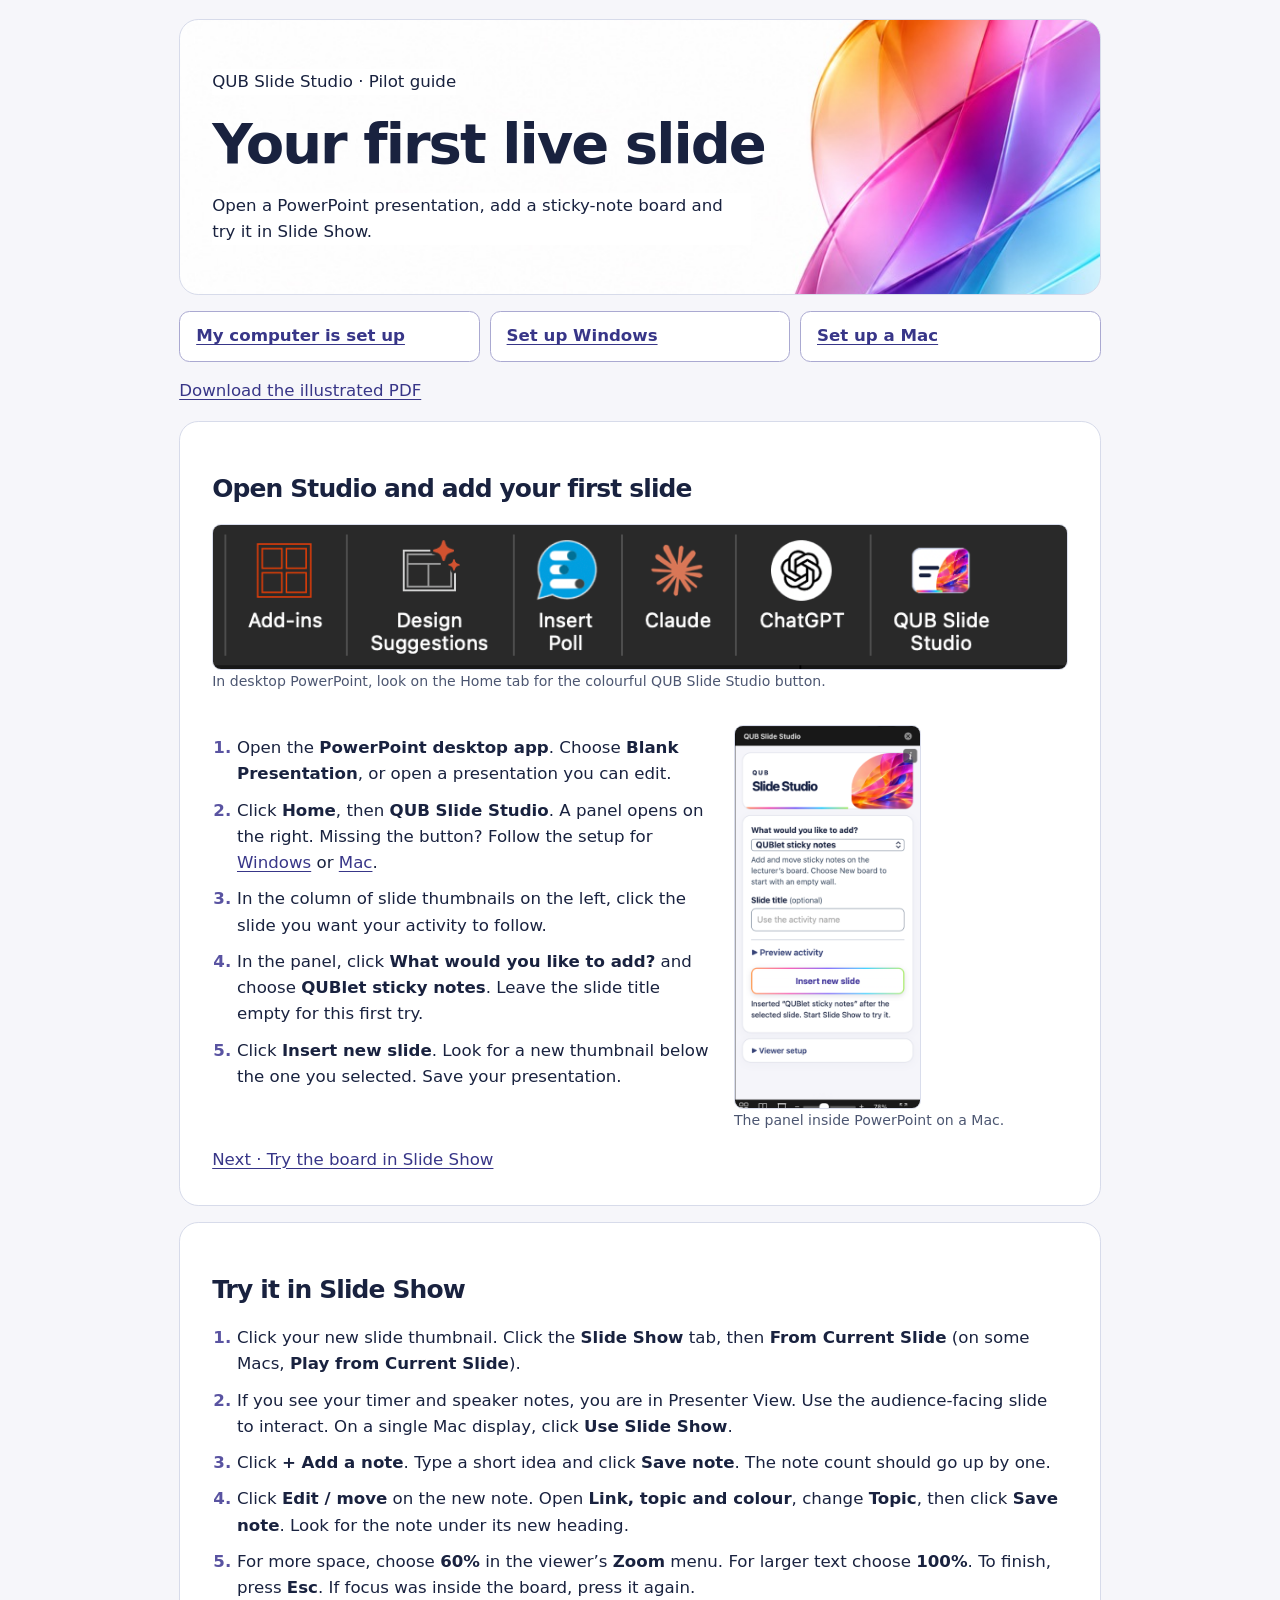
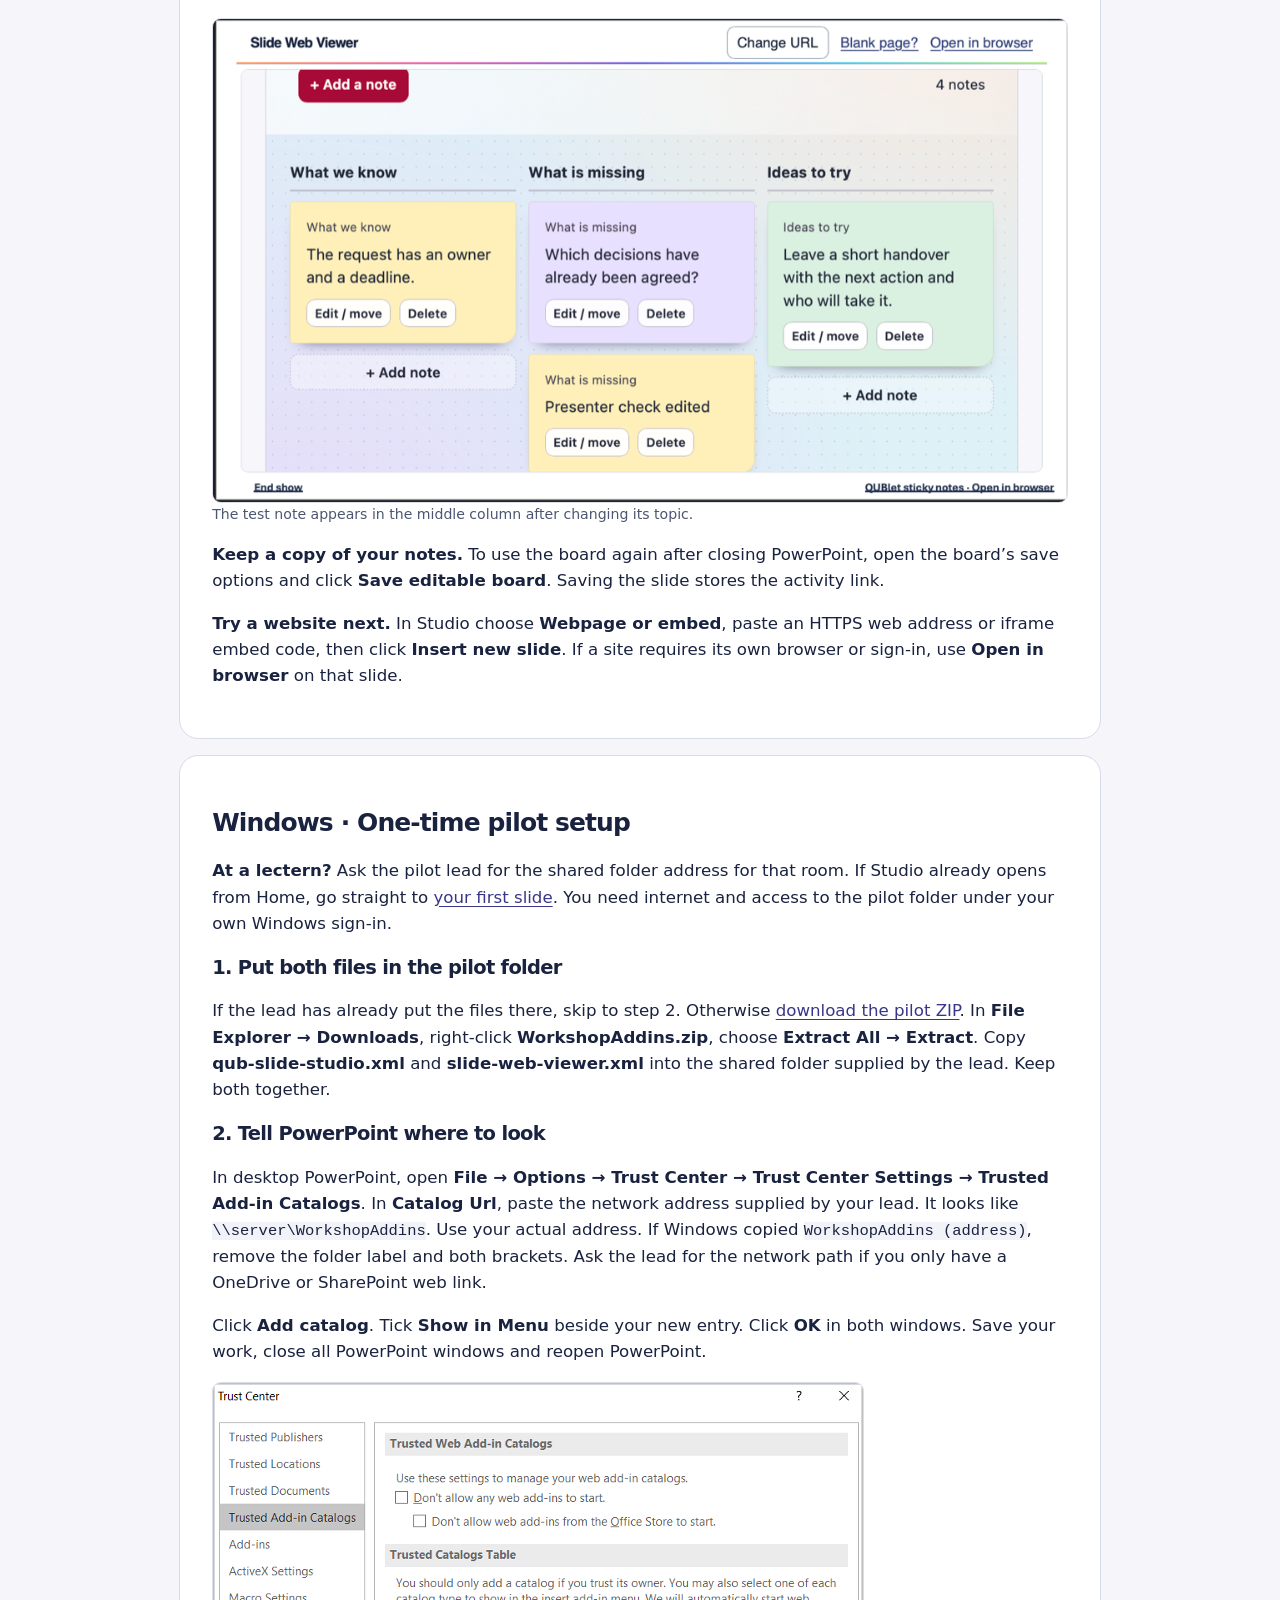
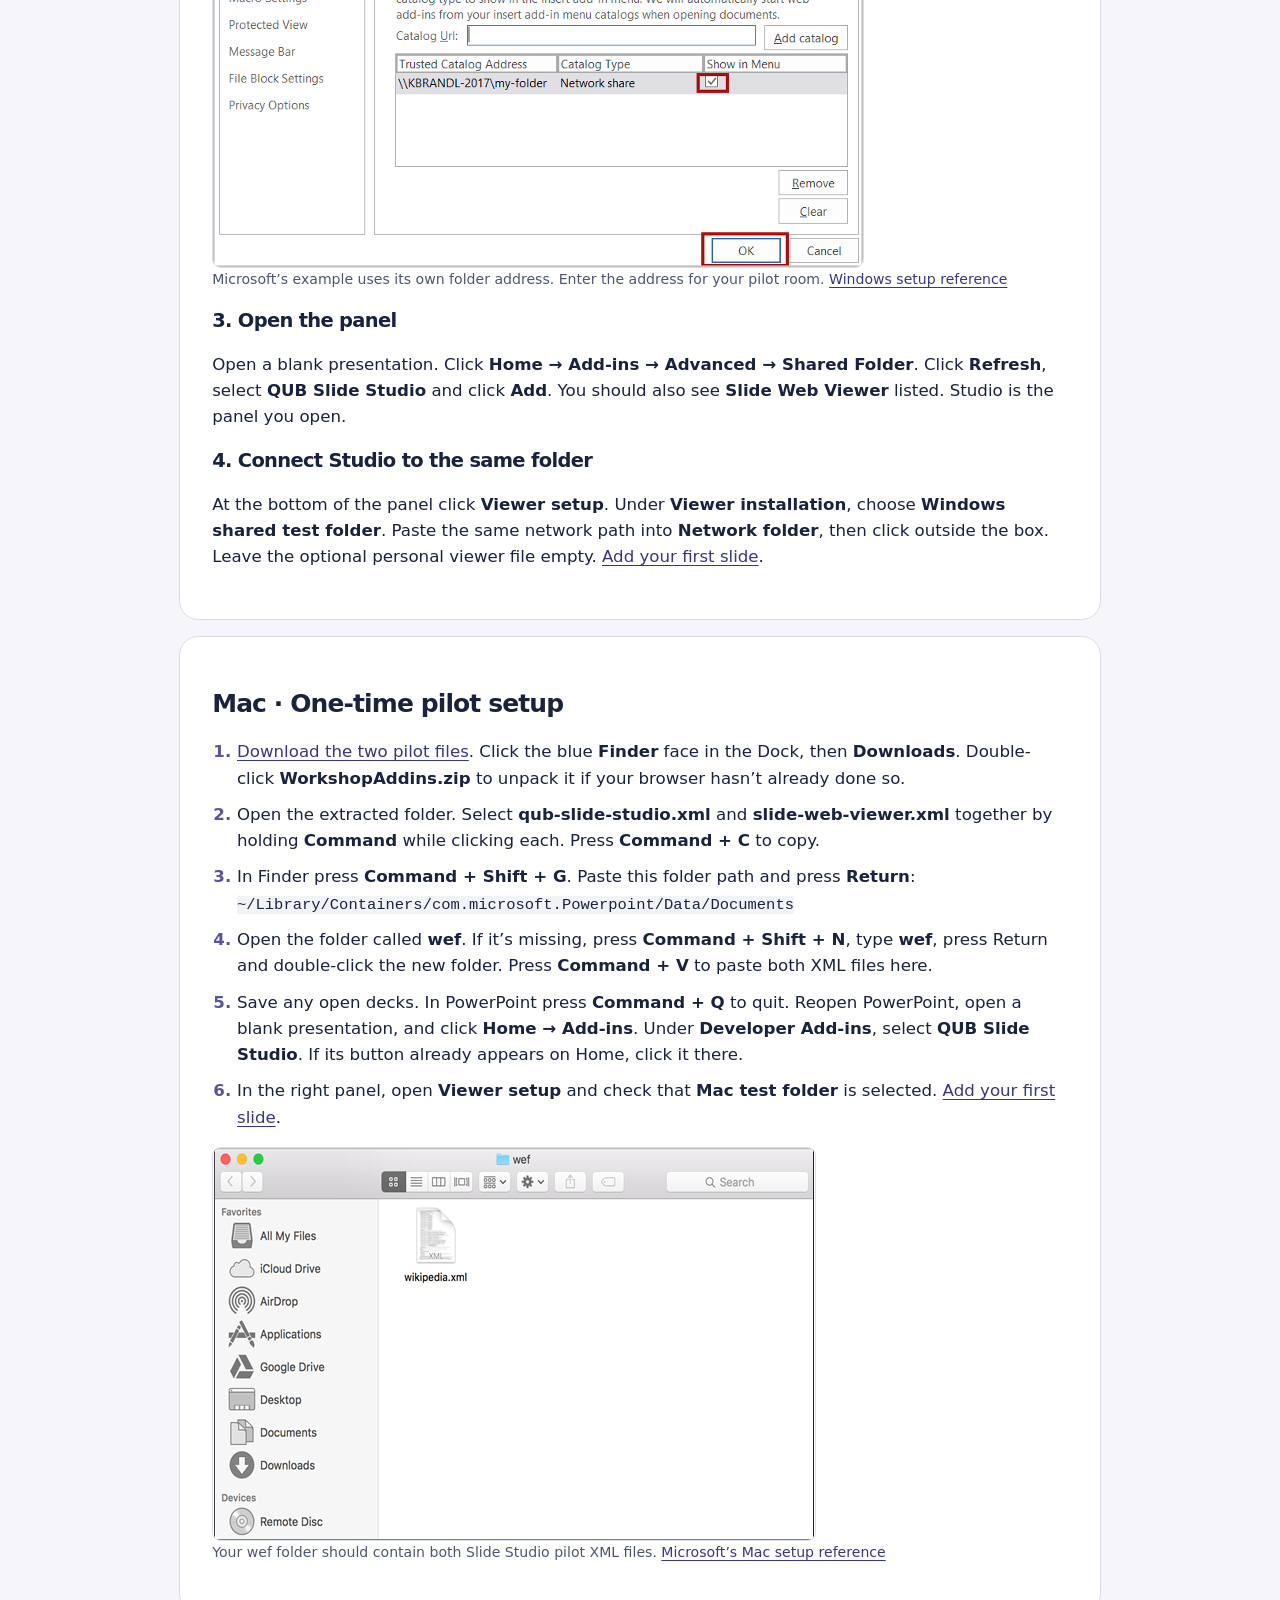
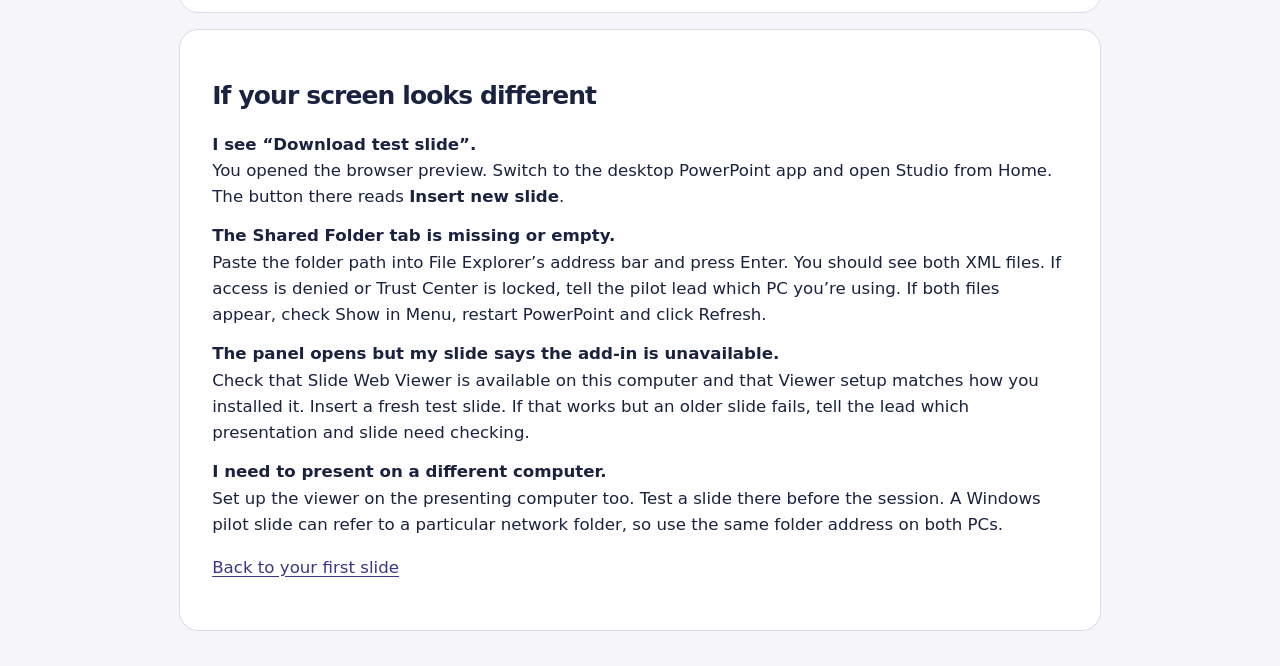
==== pilot/index.html @ 055dea82 "docs(pilot): add illustrated install and first-slide guide" ====
<!doctype html>
<html lang="en-GB"><head><meta charset="utf-8"><meta name="viewport" content="width=device-width, initial-scale=1"><title>Install and use QUB Slide Studio · Pilot guide</title>
<style>
*{box-sizing:border-box}body{margin:auto;max-width:60rem;padding:1.2rem;background:#f6f6fa;color:#19223f;font:1.04rem/1.58 system-ui,sans-serif}header,section{background:white;border:1px solid #d7dbea;border-radius:1.2rem;padding:clamp(1rem,4vw,2rem);margin-bottom:1rem}header{background:white url(images/cover.jpg) right center/cover no-repeat}h1,h2,h3{line-height:1.15;letter-spacing:-.035em}h1{font-size:clamp(2rem,6vw,3.5rem);margin:.25em 0;max-width:65%}header p{max-width:63%;background:#ffffffed;width:fit-content}a{color:#383688;text-underline-offset:3px}nav{display:grid;grid-template-columns:repeat(auto-fit,minmax(12rem,1fr));gap:.6rem;margin:1rem 0}nav a,.cta{display:inline-block;border:1px solid #aaa9d1;border-radius:.65rem;background:white;padding:.7rem 1rem;font-weight:650}li{margin:.62rem 0}ol{padding-left:1.55rem}li::marker{font-weight:bold;color:#5953a1}figure{margin:1rem 0}img{display:block;max-width:100%;height:auto;border:1px solid #d9ddec;border-radius:.55rem}figcaption,small{font-size:.88rem;color:#4c5671}code{overflow-wrap:anywhere;font-size:.93em;background:#f2f3f8}dt{font-weight:bold;margin-top:.8rem}dd{margin:0}a:focus-visible{outline:3px solid #6633ba}section:target{outline:2px solid #8272cf}.pair{display:grid;grid-template-columns:3fr 2fr;gap:1.3rem}.pair img{max-height:24rem;object-fit:contain}@media(max-width:640px){.pair{display:block}}@media print{#windows img{max-height:48mm}header+h2{margin-top:0}header~section:first-of-type{break-before:auto}@page{size:A4;margin:12mm}body{padding:0;background:white;font-size:10.5pt}header,section{border:0;padding:.2rem;margin:0}section{break-before:page}header{min-height:10rem}nav,.screen{display:none}img{max-height:75mm;object-fit:contain}h2{font-size:21pt}figure{break-inside:avoid}}
</style></head><body><header><p>QUB Slide Studio · Pilot guide</p><h1>Your first live slide</h1><p>Open a PowerPoint presentation, add a sticky-note board and try it in Slide Show.</p></header>
<nav aria-label="Choose your starting point"><a href="#use">My computer is set up</a><a href="#windows">Set up Windows</a><a href="#mac">Set up a Mac</a></nav><p class="screen"><a href="pilot-guide.pdf" download>Download the illustrated PDF</a></p>
<section id="use"><h2>Open Studio and add your first slide</h2>
<figure><img src="images/ribbon.png" alt="Home ribbon with Add-ins on the left and QUB Slide Studio on the right"><figcaption>In desktop PowerPoint, look on the Home tab for the colourful QUB Slide Studio button.</figcaption></figure>
<div class="pair"><ol><li>Open the <strong>PowerPoint desktop app</strong>. Choose <strong>Blank Presentation</strong>, or open a presentation you can edit.</li><li>Click <strong>Home</strong>, then <strong>QUB Slide Studio</strong>. A panel opens on the right. Missing the button? Follow the setup for <a href="#windows">Windows</a> or <a href="#mac">Mac</a>.</li><li>In the column of slide thumbnails on the left, click the slide you want your activity to follow.</li><li>In the panel, click <strong>What would you like to add?</strong> and choose <strong>QUBlet sticky notes</strong>. Leave the slide title empty for this first try.</li><li>Click <strong>Insert new slide</strong>. Look for a new thumbnail below the one you selected. Save your presentation.</li></ol><figure><img src="images/panel.png" alt="Live Studio panel with QUBlet sticky notes selected and Insert new slide below Preview activity"><figcaption>The panel inside PowerPoint on a Mac.</figcaption></figure></div><a href="#present">Next · Try the board in Slide Show</a></section>
<section id="present"><h2>Try it in Slide Show</h2><ol><li>Click your new slide thumbnail. Click the <strong>Slide Show</strong> tab, then <strong>From Current Slide</strong> (on some Macs, <strong>Play from Current Slide</strong>).</li><li>If you see your timer and speaker notes, you are in Presenter View. Use the audience-facing slide to interact. On a single Mac display, click <strong>Use Slide Show</strong>.</li><li>Click <strong>+ Add a note</strong>. Type a short idea and click <strong>Save note</strong>. The note count should go up by one.</li><li>Click <strong>Edit / move</strong> on the new note. Open <strong>Link, topic and colour</strong>, change <strong>Topic</strong>, then click <strong>Save note</strong>. Look for the note under its new heading.</li><li>For more space, choose <strong>60%</strong> in the viewer’s <strong>Zoom</strong> menu. For larger text choose <strong>100%</strong>. To finish, press <strong>Esc</strong>. If focus was inside the board, press it again.</li></ol><figure><img src="images/board.png" alt="Live QUBlet board in PowerPoint showing three topic columns and a fourth note moved into What is missing"><figcaption>The test note appears in the middle column after changing its topic.</figcaption></figure><p><strong>Keep a copy of your notes.</strong> To use the board again after closing PowerPoint, open the board’s save options and click <strong>Save editable board</strong>. Saving the slide stores the activity link.</p><p><strong>Try a website next.</strong> In Studio choose <strong>Webpage or embed</strong>, paste an HTTPS web address or iframe embed code, then click <strong>Insert new slide</strong>. If a site requires its own browser or sign-in, use <strong>Open in browser</strong> on that slide.</p></section>
<section id="windows"><h2>Windows · One-time pilot setup</h2><p><strong>At a lectern?</strong> Ask the pilot lead for the shared folder address for that room. If Studio already opens from Home, go straight to <a href="#use">your first slide</a>. You need internet and access to the pilot folder under your own Windows sign-in.</p>
<h3>1. Put both files in the pilot folder</h3><p>If the lead has already put the files there, skip to step 2. Otherwise <a href="https://pptechness.github.io/qub-slide-studio/WorkshopAddins.zip" download>download the pilot ZIP</a>. In <strong>File Explorer → Downloads</strong>, right-click <strong>WorkshopAddins.zip</strong>, choose <strong>Extract All → Extract</strong>. Copy <strong>qub-slide-studio.xml</strong> and <strong>slide-web-viewer.xml</strong> into the shared folder supplied by the lead. Keep both together.</p>
<h3>2. Tell PowerPoint where to look</h3><p>In desktop PowerPoint, open <strong>File → Options → Trust Center → Trust Center Settings → Trusted Add-in Catalogs</strong>. In <strong>Catalog Url</strong>, paste the network address supplied by your lead. It looks like <code>\\server\WorkshopAddins</code>. Use your actual address. If Windows copied <code>WorkshopAddins (address)</code>, remove the folder label and both brackets. Ask the lead for the network path if you only have a OneDrive or SharePoint web link.</p><p>Click <strong>Add catalog</strong>. Tick <strong>Show in Menu</strong> beside your new entry. Click <strong>OK</strong> in both windows. Save your work, close all PowerPoint windows and reopen PowerPoint.</p>
<figure><img src="images/windows.png" alt="Microsoft Trust Center screenshot showing the catalog address field and Show in Menu checkbox"><figcaption>Microsoft’s example uses its own folder address. Enter the address for your pilot room. <a href="https://learn.microsoft.com/en-us/office/dev/add-ins/testing/create-a-network-shared-folder-catalog-for-task-pane-and-content-add-ins">Windows setup reference</a></figcaption></figure>
<h3>3. Open the panel</h3><p>Open a blank presentation. Click <strong>Home → Add-ins → Advanced → Shared Folder</strong>. Click <strong>Refresh</strong>, select <strong>QUB Slide Studio</strong> and click <strong>Add</strong>. You should also see <strong>Slide Web Viewer</strong> listed. Studio is the panel you open.</p>
<h3>4. Connect Studio to the same folder</h3><p>At the bottom of the panel click <strong>Viewer setup</strong>. Under <strong>Viewer installation</strong>, choose <strong>Windows shared test folder</strong>. Paste the same network path into <strong>Network folder</strong>, then click outside the box. Leave the optional personal viewer file empty. <a href="#use">Add your first slide</a>.</p></section>
<section id="mac"><h2>Mac · One-time pilot setup</h2><ol><li><a href="https://pptechness.github.io/qub-slide-studio/WorkshopAddins.zip" download>Download the two pilot files</a>. Click the blue <strong>Finder</strong> face in the Dock, then <strong>Downloads</strong>. Double-click <strong>WorkshopAddins.zip</strong> to unpack it if your browser hasn’t already done so.</li><li>Open the extracted folder. Select <strong>qub-slide-studio.xml</strong> and <strong>slide-web-viewer.xml</strong> together by holding <strong>Command</strong> while clicking each. Press <strong>Command + C</strong> to copy.</li><li>In Finder press <strong>Command + Shift + G</strong>. Paste this folder path and press <strong>Return</strong>: <code>~/Library/Containers/com.microsoft.Powerpoint/Data/Documents</code></li><li>Open the folder called <strong>wef</strong>. If it’s missing, press <strong>Command + Shift + N</strong>, type <strong>wef</strong>, press Return and double-click the new folder. Press <strong>Command + V</strong> to paste both XML files here.</li><li>Save any open decks. In PowerPoint press <strong>Command + Q</strong> to quit. Reopen PowerPoint, open a blank presentation, and click <strong>Home → Add-ins</strong>. Under <strong>Developer Add-ins</strong>, select <strong>QUB Slide Studio</strong>. If its button already appears on Home, click it there.</li><li>In the right panel, open <strong>Viewer setup</strong> and check that <strong>Mac test folder</strong> is selected. <a href="#use">Add your first slide</a>.</li></ol><figure><img src="images/mac.png" alt="Microsoft Finder example showing the wef folder containing an XML manifest"><figcaption>Your wef folder should contain both Slide Studio pilot XML files. <a href="https://learn.microsoft.com/en-us/office/dev/add-ins/testing/sideload-an-office-add-in-on-mac">Microsoft’s Mac setup reference</a></figcaption></figure></section>
<section><h2>If your screen looks different</h2><dl><dt>I see “Download test slide”.</dt><dd>You opened the browser preview. Switch to the desktop PowerPoint app and open Studio from Home. The button there reads <strong>Insert new slide</strong>.</dd><dt>The Shared Folder tab is missing or empty.</dt><dd>Paste the folder path into File Explorer’s address bar and press Enter. You should see both XML files. If access is denied or Trust Center is locked, tell the pilot lead which PC you’re using. If both files appear, check Show in Menu, restart PowerPoint and click Refresh.</dd><dt>The panel opens but my slide says the add-in is unavailable.</dt><dd>Check that Slide Web Viewer is available on this computer and that Viewer setup matches how you installed it. Insert a fresh test slide. If that works but an older slide fails, tell the lead which presentation and slide need checking.</dd><dt>I need to present on a different computer.</dt><dd>Set up the viewer on the presenting computer too. Test a slide there before the session. A Windows pilot slide can refer to a particular network folder, so use the same folder address on both PCs.</dd></dl><p><a href="#use">Back to your first slide</a></p></section></body></html>
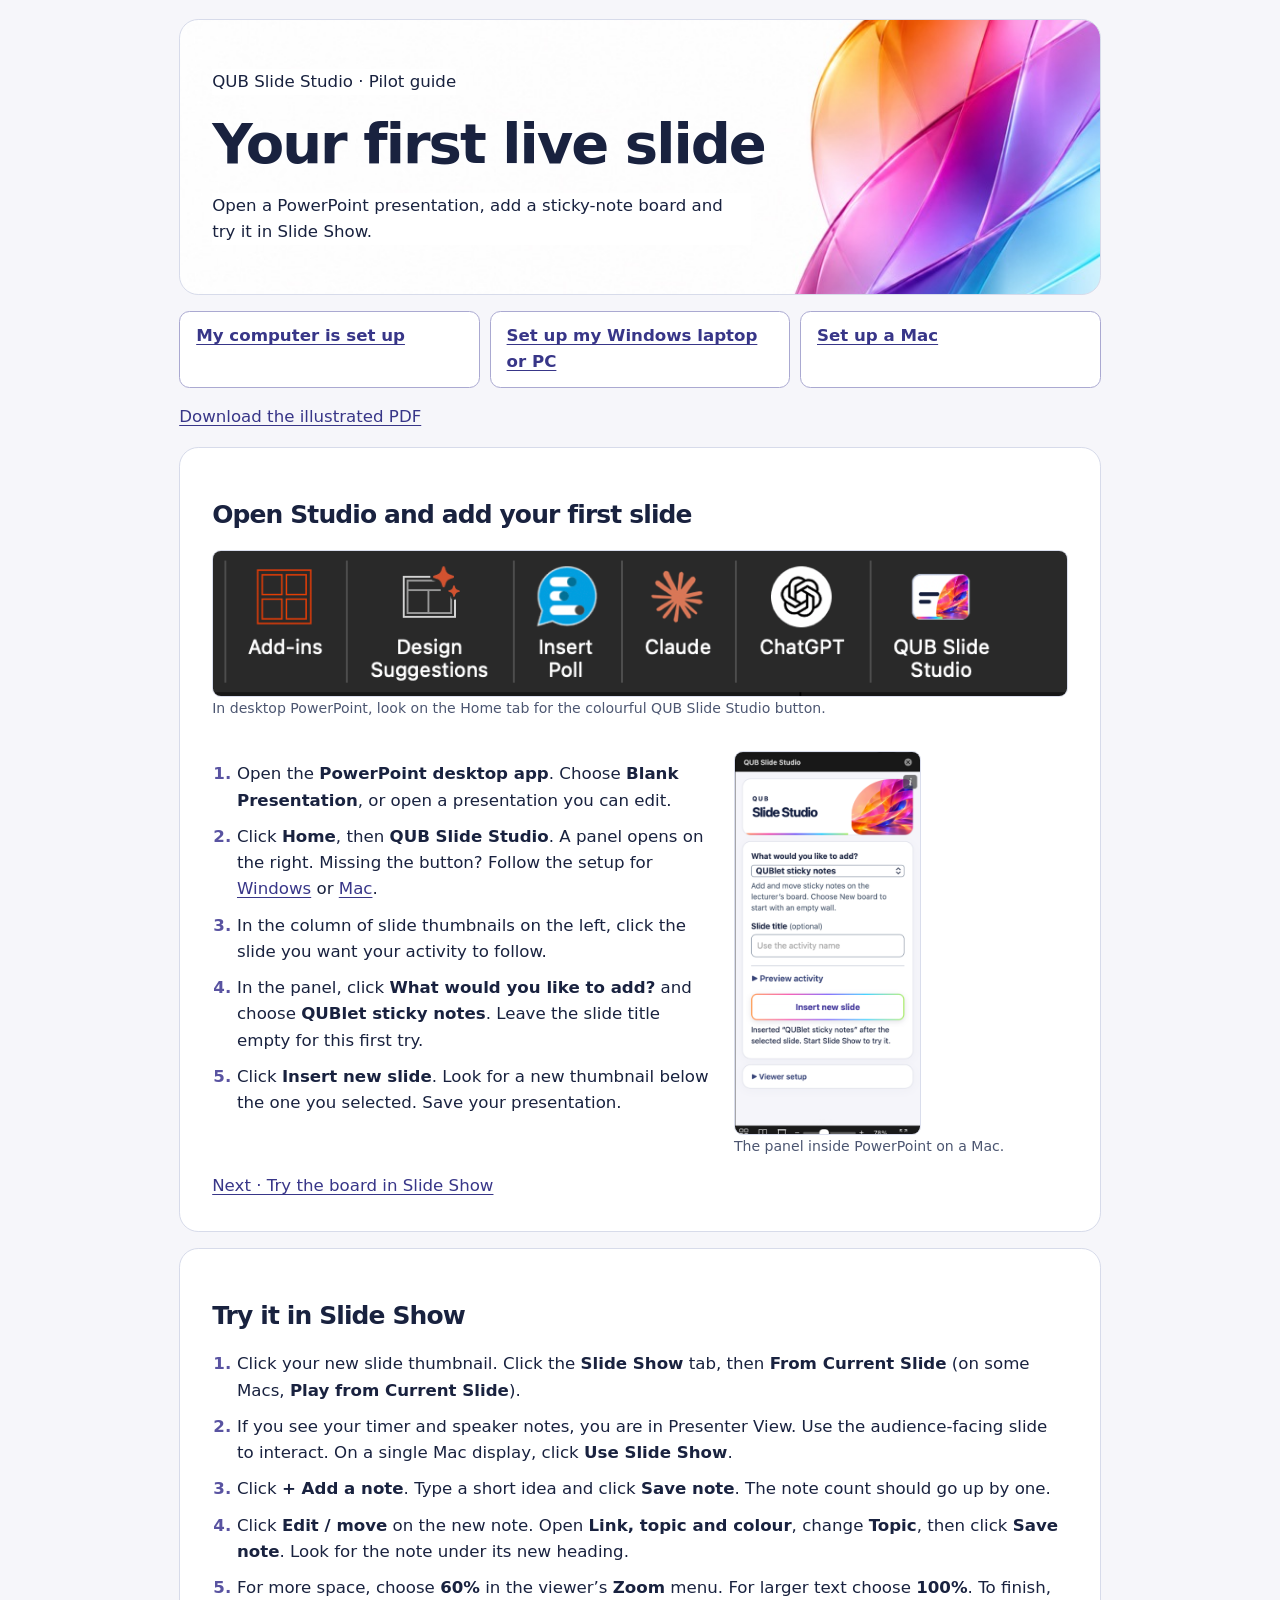
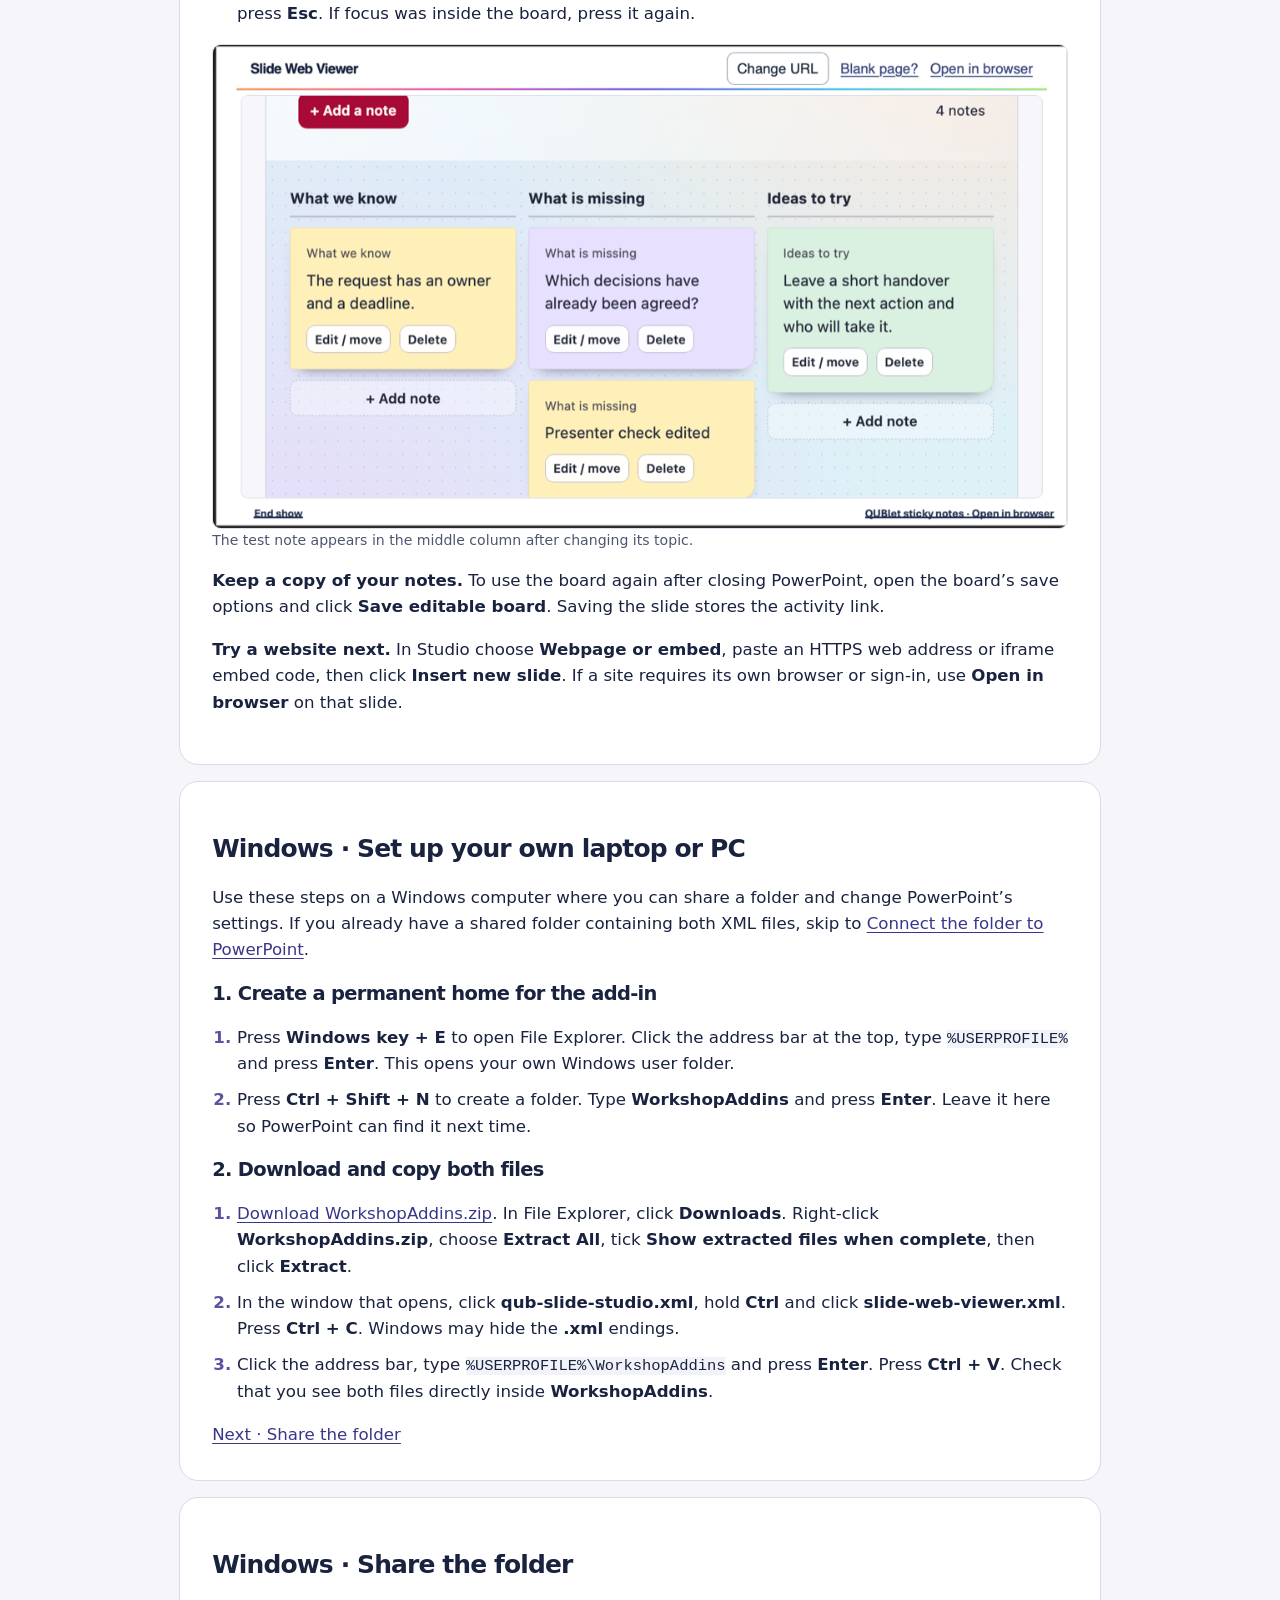
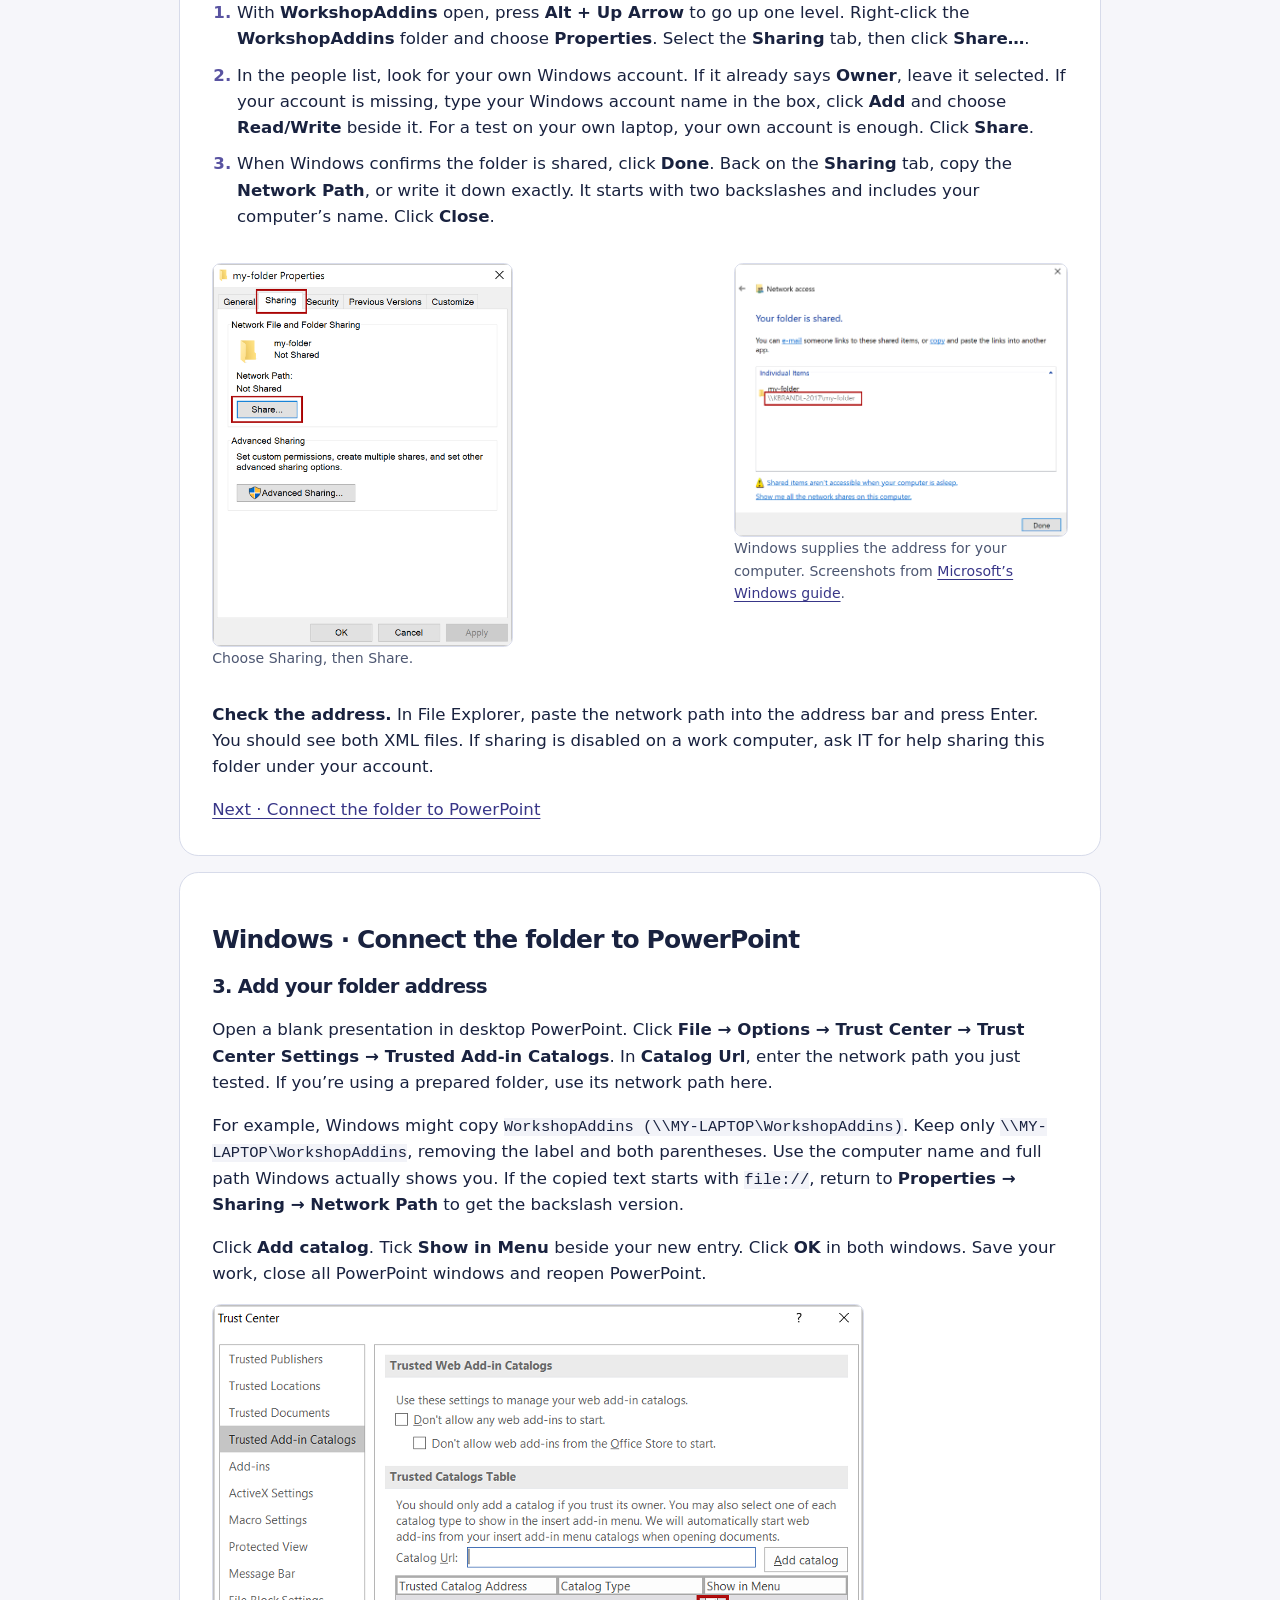
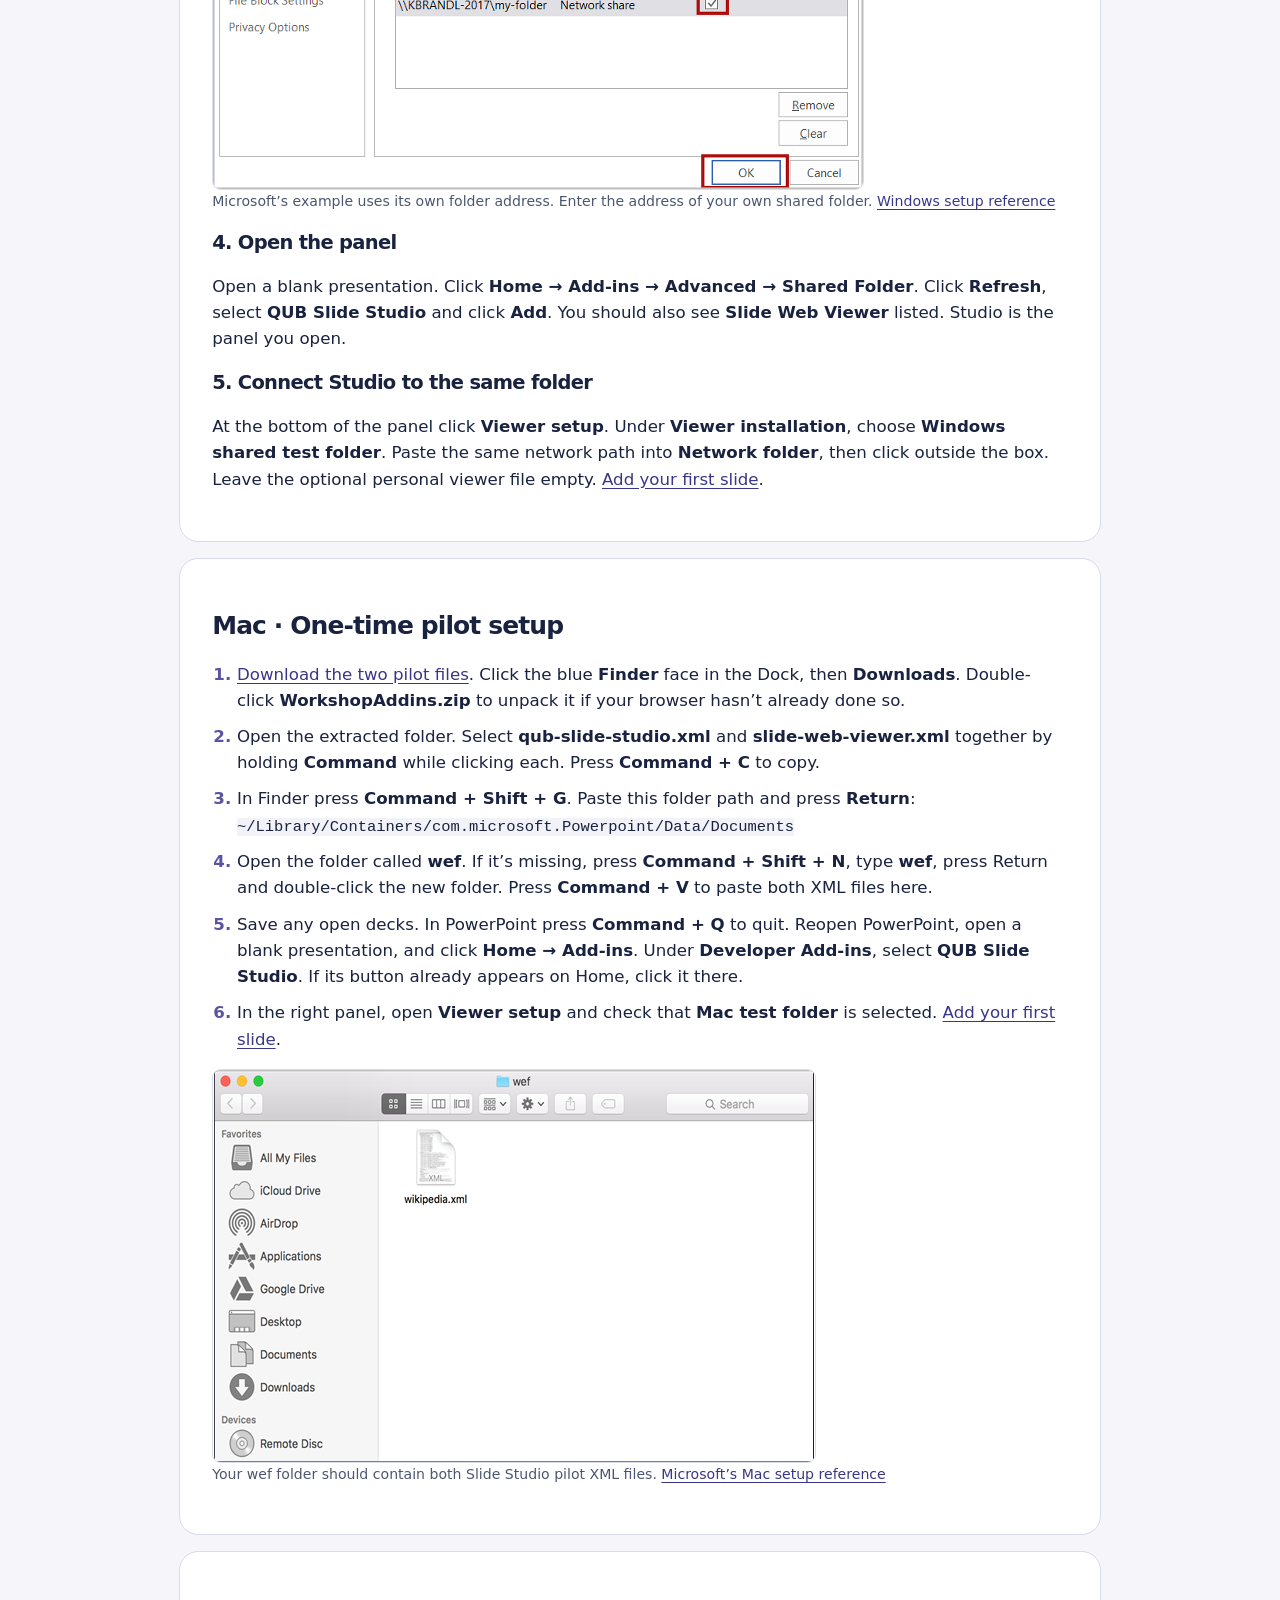
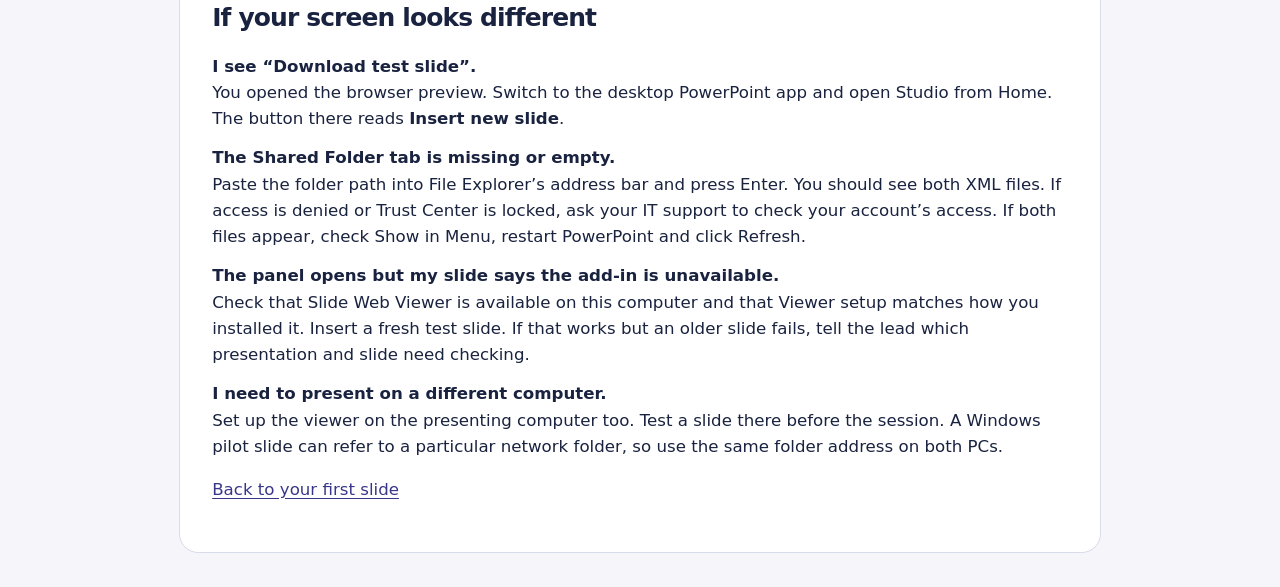
==== commit 2e651654: "docs(pilot): walk Windows users through sharing their own folder" ====
--- a/pilot/index.html
+++ b/pilot/index.html
@@ -3,16 +3,32 @@
 <style>
 *{box-sizing:border-box}body{margin:auto;max-width:60rem;padding:1.2rem;background:#f6f6fa;color:#19223f;font:1.04rem/1.58 system-ui,sans-serif}header,section{background:white;border:1px solid #d7dbea;border-radius:1.2rem;padding:clamp(1rem,4vw,2rem);margin-bottom:1rem}header{background:white url(images/cover.jpg) right center/cover no-repeat}h1,h2,h3{line-height:1.15;letter-spacing:-.035em}h1{font-size:clamp(2rem,6vw,3.5rem);margin:.25em 0;max-width:65%}header p{max-width:63%;background:#ffffffed;width:fit-content}a{color:#383688;text-underline-offset:3px}nav{display:grid;grid-template-columns:repeat(auto-fit,minmax(12rem,1fr));gap:.6rem;margin:1rem 0}nav a,.cta{display:inline-block;border:1px solid #aaa9d1;border-radius:.65rem;background:white;padding:.7rem 1rem;font-weight:650}li{margin:.62rem 0}ol{padding-left:1.55rem}li::marker{font-weight:bold;color:#5953a1}figure{margin:1rem 0}img{display:block;max-width:100%;height:auto;border:1px solid #d9ddec;border-radius:.55rem}figcaption,small{font-size:.88rem;color:#4c5671}code{overflow-wrap:anywhere;font-size:.93em;background:#f2f3f8}dt{font-weight:bold;margin-top:.8rem}dd{margin:0}a:focus-visible{outline:3px solid #6633ba}section:target{outline:2px solid #8272cf}.pair{display:grid;grid-template-columns:3fr 2fr;gap:1.3rem}.pair img{max-height:24rem;object-fit:contain}@media(max-width:640px){.pair{display:block}}@media print{#windows img{max-height:48mm}header+h2{margin-top:0}header~section:first-of-type{break-before:auto}@page{size:A4;margin:12mm}body{padding:0;background:white;font-size:10.5pt}header,section{border:0;padding:.2rem;margin:0}section{break-before:page}header{min-height:10rem}nav,.screen{display:none}img{max-height:75mm;object-fit:contain}h2{font-size:21pt}figure{break-inside:avoid}}
 </style></head><body><header><p>QUB Slide Studio · Pilot guide</p><h1>Your first live slide</h1><p>Open a PowerPoint presentation, add a sticky-note board and try it in Slide Show.</p></header>
-<nav aria-label="Choose your starting point"><a href="#use">My computer is set up</a><a href="#windows">Set up Windows</a><a href="#mac">Set up a Mac</a></nav><p class="screen"><a href="pilot-guide.pdf" download>Download the illustrated PDF</a></p>
+<nav aria-label="Choose your starting point"><a href="#use">My computer is set up</a><a href="#windows">Set up my Windows laptop or PC</a><a href="#mac">Set up a Mac</a></nav><p class="screen"><a href="pilot-guide.pdf" download>Download the illustrated PDF</a></p>
 <section id="use"><h2>Open Studio and add your first slide</h2>
 <figure><img src="images/ribbon.png" alt="Home ribbon with Add-ins on the left and QUB Slide Studio on the right"><figcaption>In desktop PowerPoint, look on the Home tab for the colourful QUB Slide Studio button.</figcaption></figure>
 <div class="pair"><ol><li>Open the <strong>PowerPoint desktop app</strong>. Choose <strong>Blank Presentation</strong>, or open a presentation you can edit.</li><li>Click <strong>Home</strong>, then <strong>QUB Slide Studio</strong>. A panel opens on the right. Missing the button? Follow the setup for <a href="#windows">Windows</a> or <a href="#mac">Mac</a>.</li><li>In the column of slide thumbnails on the left, click the slide you want your activity to follow.</li><li>In the panel, click <strong>What would you like to add?</strong> and choose <strong>QUBlet sticky notes</strong>. Leave the slide title empty for this first try.</li><li>Click <strong>Insert new slide</strong>. Look for a new thumbnail below the one you selected. Save your presentation.</li></ol><figure><img src="images/panel.png" alt="Live Studio panel with QUBlet sticky notes selected and Insert new slide below Preview activity"><figcaption>The panel inside PowerPoint on a Mac.</figcaption></figure></div><a href="#present">Next · Try the board in Slide Show</a></section>
 <section id="present"><h2>Try it in Slide Show</h2><ol><li>Click your new slide thumbnail. Click the <strong>Slide Show</strong> tab, then <strong>From Current Slide</strong> (on some Macs, <strong>Play from Current Slide</strong>).</li><li>If you see your timer and speaker notes, you are in Presenter View. Use the audience-facing slide to interact. On a single Mac display, click <strong>Use Slide Show</strong>.</li><li>Click <strong>+ Add a note</strong>. Type a short idea and click <strong>Save note</strong>. The note count should go up by one.</li><li>Click <strong>Edit / move</strong> on the new note. Open <strong>Link, topic and colour</strong>, change <strong>Topic</strong>, then click <strong>Save note</strong>. Look for the note under its new heading.</li><li>For more space, choose <strong>60%</strong> in the viewer’s <strong>Zoom</strong> menu. For larger text choose <strong>100%</strong>. To finish, press <strong>Esc</strong>. If focus was inside the board, press it again.</li></ol><figure><img src="images/board.png" alt="Live QUBlet board in PowerPoint showing three topic columns and a fourth note moved into What is missing"><figcaption>The test note appears in the middle column after changing its topic.</figcaption></figure><p><strong>Keep a copy of your notes.</strong> To use the board again after closing PowerPoint, open the board’s save options and click <strong>Save editable board</strong>. Saving the slide stores the activity link.</p><p><strong>Try a website next.</strong> In Studio choose <strong>Webpage or embed</strong>, paste an HTTPS web address or iframe embed code, then click <strong>Insert new slide</strong>. If a site requires its own browser or sign-in, use <strong>Open in browser</strong> on that slide.</p></section>
-<section id="windows"><h2>Windows · One-time pilot setup</h2><p><strong>At a lectern?</strong> Ask the pilot lead for the shared folder address for that room. If Studio already opens from Home, go straight to <a href="#use">your first slide</a>. You need internet and access to the pilot folder under your own Windows sign-in.</p>
-<h3>1. Put both files in the pilot folder</h3><p>If the lead has already put the files there, skip to step 2. Otherwise <a href="https://pptechness.github.io/qub-slide-studio/WorkshopAddins.zip" download>download the pilot ZIP</a>. In <strong>File Explorer → Downloads</strong>, right-click <strong>WorkshopAddins.zip</strong>, choose <strong>Extract All → Extract</strong>. Copy <strong>qub-slide-studio.xml</strong> and <strong>slide-web-viewer.xml</strong> into the shared folder supplied by the lead. Keep both together.</p>
-<h3>2. Tell PowerPoint where to look</h3><p>In desktop PowerPoint, open <strong>File → Options → Trust Center → Trust Center Settings → Trusted Add-in Catalogs</strong>. In <strong>Catalog Url</strong>, paste the network address supplied by your lead. It looks like <code>\\server\WorkshopAddins</code>. Use your actual address. If Windows copied <code>WorkshopAddins (address)</code>, remove the folder label and both brackets. Ask the lead for the network path if you only have a OneDrive or SharePoint web link.</p><p>Click <strong>Add catalog</strong>. Tick <strong>Show in Menu</strong> beside your new entry. Click <strong>OK</strong> in both windows. Save your work, close all PowerPoint windows and reopen PowerPoint.</p>
-<figure><img src="images/windows.png" alt="Microsoft Trust Center screenshot showing the catalog address field and Show in Menu checkbox"><figcaption>Microsoft’s example uses its own folder address. Enter the address for your pilot room. <a href="https://learn.microsoft.com/en-us/office/dev/add-ins/testing/create-a-network-shared-folder-catalog-for-task-pane-and-content-add-ins">Windows setup reference</a></figcaption></figure>
-<h3>3. Open the panel</h3><p>Open a blank presentation. Click <strong>Home → Add-ins → Advanced → Shared Folder</strong>. Click <strong>Refresh</strong>, select <strong>QUB Slide Studio</strong> and click <strong>Add</strong>. You should also see <strong>Slide Web Viewer</strong> listed. Studio is the panel you open.</p>
-<h3>4. Connect Studio to the same folder</h3><p>At the bottom of the panel click <strong>Viewer setup</strong>. Under <strong>Viewer installation</strong>, choose <strong>Windows shared test folder</strong>. Paste the same network path into <strong>Network folder</strong>, then click outside the box. Leave the optional personal viewer file empty. <a href="#use">Add your first slide</a>.</p></section>
+<section id="windows"><h2>Windows · Set up your own laptop or PC</h2>
+<p>Use these steps on a Windows computer where you can share a folder and change PowerPoint’s settings. If you already have a shared folder containing both XML files, skip to <a href="#windows-connect">Connect the folder to PowerPoint</a>.</p>
+<h3>1. Create a permanent home for the add-in</h3>
+<ol><li>Press <strong>Windows key + E</strong> to open File Explorer. Click the address bar at the top, type <code>%USERPROFILE%</code> and press <strong>Enter</strong>. This opens your own Windows user folder.</li>
+<li>Press <strong>Ctrl + Shift + N</strong> to create a folder. Type <strong>WorkshopAddins</strong> and press <strong>Enter</strong>. Leave it here so PowerPoint can find it next time.</li></ol>
+<h3>2. Download and copy both files</h3>
+<ol><li><a href="https://pptechness.github.io/qub-slide-studio/WorkshopAddins.zip" download>Download WorkshopAddins.zip</a>. In File Explorer, click <strong>Downloads</strong>. Right-click <strong>WorkshopAddins.zip</strong>, choose <strong>Extract All</strong>, tick <strong>Show extracted files when complete</strong>, then click <strong>Extract</strong>.</li>
+<li>In the window that opens, click <strong>qub-slide-studio.xml</strong>, hold <strong>Ctrl</strong> and click <strong>slide-web-viewer.xml</strong>. Press <strong>Ctrl + C</strong>. Windows may hide the <strong>.xml</strong> endings.</li>
+<li>Click the address bar, type <code>%USERPROFILE%\WorkshopAddins</code> and press <strong>Enter</strong>. Press <strong>Ctrl + V</strong>. Check that you see both files directly inside <strong>WorkshopAddins</strong>.</li></ol>
+<a href="#windows-share">Next · Share the folder</a></section>
+<section id="windows-share"><h2>Windows · Share the folder</h2>
+<ol><li>With <strong>WorkshopAddins</strong> open, press <strong>Alt + Up Arrow</strong> to go up one level. Right-click the <strong>WorkshopAddins</strong> folder and choose <strong>Properties</strong>. Select the <strong>Sharing</strong> tab, then click <strong>Share…</strong>.</li>
+<li>In the people list, look for your own Windows account. If it already says <strong>Owner</strong>, leave it selected. If your account is missing, type your Windows account name in the box, click <strong>Add</strong> and choose <strong>Read/Write</strong> beside it. For a test on your own laptop, your own account is enough. Click <strong>Share</strong>.</li>
+<li>When Windows confirms the folder is shared, click <strong>Done</strong>. Back on the <strong>Sharing</strong> tab, copy the <strong>Network Path</strong>, or write it down exactly. It starts with two backslashes and includes your computer’s name. Click <strong>Close</strong>.</li></ol>
+<div class="pair"><figure><img src="images/share-folder.png" alt="Windows folder Properties with the Sharing tab and Share button highlighted"><figcaption>Choose Sharing, then Share.</figcaption></figure><figure><img src="images/network-path.png" alt="Windows sharing confirmation showing the network path beneath the folder name"><figcaption>Windows supplies the address for your computer. Screenshots from <a href="https://learn.microsoft.com/en-us/office/dev/add-ins/testing/create-a-network-shared-folder-catalog-for-task-pane-and-content-add-ins">Microsoft’s Windows guide</a>.</figcaption></figure></div>
+<p><strong>Check the address.</strong> In File Explorer, paste the network path into the address bar and press Enter. You should see both XML files. If sharing is disabled on a work computer, ask IT for help sharing this folder under your account.</p><a href="#windows-connect">Next · Connect the folder to PowerPoint</a></section>
+<section id="windows-connect"><h2>Windows · Connect the folder to PowerPoint</h2><h3>3. Add your folder address</h3>
+<p>Open a blank presentation in desktop PowerPoint. Click <strong>File → Options → Trust Center → Trust Center Settings → Trusted Add-in Catalogs</strong>. In <strong>Catalog Url</strong>, enter the network path you just tested. If you’re using a prepared folder, use its network path here.</p>
+<p>For example, Windows might copy <code>WorkshopAddins (\\MY-LAPTOP\WorkshopAddins)</code>. Keep only <code>\\MY-LAPTOP\WorkshopAddins</code>, removing the label and both parentheses. Use the computer name and full path Windows actually shows you. If the copied text starts with <code>file://</code>, return to <strong>Properties → Sharing → Network Path</strong> to get the backslash version.</p><p>Click <strong>Add catalog</strong>. Tick <strong>Show in Menu</strong> beside your new entry. Click <strong>OK</strong> in both windows. Save your work, close all PowerPoint windows and reopen PowerPoint.</p>
+<figure><img src="images/windows.png" alt="Microsoft Trust Center screenshot showing the catalog address field and Show in Menu checkbox"><figcaption>Microsoft’s example uses its own folder address. Enter the address of your own shared folder. <a href="https://learn.microsoft.com/en-us/office/dev/add-ins/testing/create-a-network-shared-folder-catalog-for-task-pane-and-content-add-ins">Windows setup reference</a></figcaption></figure>
+<h3>4. Open the panel</h3><p>Open a blank presentation. Click <strong>Home → Add-ins → Advanced → Shared Folder</strong>. Click <strong>Refresh</strong>, select <strong>QUB Slide Studio</strong> and click <strong>Add</strong>. You should also see <strong>Slide Web Viewer</strong> listed. Studio is the panel you open.</p>
+<h3>5. Connect Studio to the same folder</h3><p>At the bottom of the panel click <strong>Viewer setup</strong>. Under <strong>Viewer installation</strong>, choose <strong>Windows shared test folder</strong>. Paste the same network path into <strong>Network folder</strong>, then click outside the box. Leave the optional personal viewer file empty. <a href="#use">Add your first slide</a>.</p></section>
 <section id="mac"><h2>Mac · One-time pilot setup</h2><ol><li><a href="https://pptechness.github.io/qub-slide-studio/WorkshopAddins.zip" download>Download the two pilot files</a>. Click the blue <strong>Finder</strong> face in the Dock, then <strong>Downloads</strong>. Double-click <strong>WorkshopAddins.zip</strong> to unpack it if your browser hasn’t already done so.</li><li>Open the extracted folder. Select <strong>qub-slide-studio.xml</strong> and <strong>slide-web-viewer.xml</strong> together by holding <strong>Command</strong> while clicking each. Press <strong>Command + C</strong> to copy.</li><li>In Finder press <strong>Command + Shift + G</strong>. Paste this folder path and press <strong>Return</strong>: <code>~/Library/Containers/com.microsoft.Powerpoint/Data/Documents</code></li><li>Open the folder called <strong>wef</strong>. If it’s missing, press <strong>Command + Shift + N</strong>, type <strong>wef</strong>, press Return and double-click the new folder. Press <strong>Command + V</strong> to paste both XML files here.</li><li>Save any open decks. In PowerPoint press <strong>Command + Q</strong> to quit. Reopen PowerPoint, open a blank presentation, and click <strong>Home → Add-ins</strong>. Under <strong>Developer Add-ins</strong>, select <strong>QUB Slide Studio</strong>. If its button already appears on Home, click it there.</li><li>In the right panel, open <strong>Viewer setup</strong> and check that <strong>Mac test folder</strong> is selected. <a href="#use">Add your first slide</a>.</li></ol><figure><img src="images/mac.png" alt="Microsoft Finder example showing the wef folder containing an XML manifest"><figcaption>Your wef folder should contain both Slide Studio pilot XML files. <a href="https://learn.microsoft.com/en-us/office/dev/add-ins/testing/sideload-an-office-add-in-on-mac">Microsoft’s Mac setup reference</a></figcaption></figure></section>
-<section><h2>If your screen looks different</h2><dl><dt>I see “Download test slide”.</dt><dd>You opened the browser preview. Switch to the desktop PowerPoint app and open Studio from Home. The button there reads <strong>Insert new slide</strong>.</dd><dt>The Shared Folder tab is missing or empty.</dt><dd>Paste the folder path into File Explorer’s address bar and press Enter. You should see both XML files. If access is denied or Trust Center is locked, tell the pilot lead which PC you’re using. If both files appear, check Show in Menu, restart PowerPoint and click Refresh.</dd><dt>The panel opens but my slide says the add-in is unavailable.</dt><dd>Check that Slide Web Viewer is available on this computer and that Viewer setup matches how you installed it. Insert a fresh test slide. If that works but an older slide fails, tell the lead which presentation and slide need checking.</dd><dt>I need to present on a different computer.</dt><dd>Set up the viewer on the presenting computer too. Test a slide there before the session. A Windows pilot slide can refer to a particular network folder, so use the same folder address on both PCs.</dd></dl><p><a href="#use">Back to your first slide</a></p></section></body></html>
+<section><h2>If your screen looks different</h2><dl><dt>I see “Download test slide”.</dt><dd>You opened the browser preview. Switch to the desktop PowerPoint app and open Studio from Home. The button there reads <strong>Insert new slide</strong>.</dd><dt>The Shared Folder tab is missing or empty.</dt><dd>Paste the folder path into File Explorer’s address bar and press Enter. You should see both XML files. If access is denied or Trust Center is locked, ask your IT support to check your account’s access. If both files appear, check Show in Menu, restart PowerPoint and click Refresh.</dd><dt>The panel opens but my slide says the add-in is unavailable.</dt><dd>Check that Slide Web Viewer is available on this computer and that Viewer setup matches how you installed it. Insert a fresh test slide. If that works but an older slide fails, tell the lead which presentation and slide need checking.</dd><dt>I need to present on a different computer.</dt><dd>Set up the viewer on the presenting computer too. Test a slide there before the session. A Windows pilot slide can refer to a particular network folder, so use the same folder address on both PCs.</dd></dl><p><a href="#use">Back to your first slide</a></p></section></body></html>
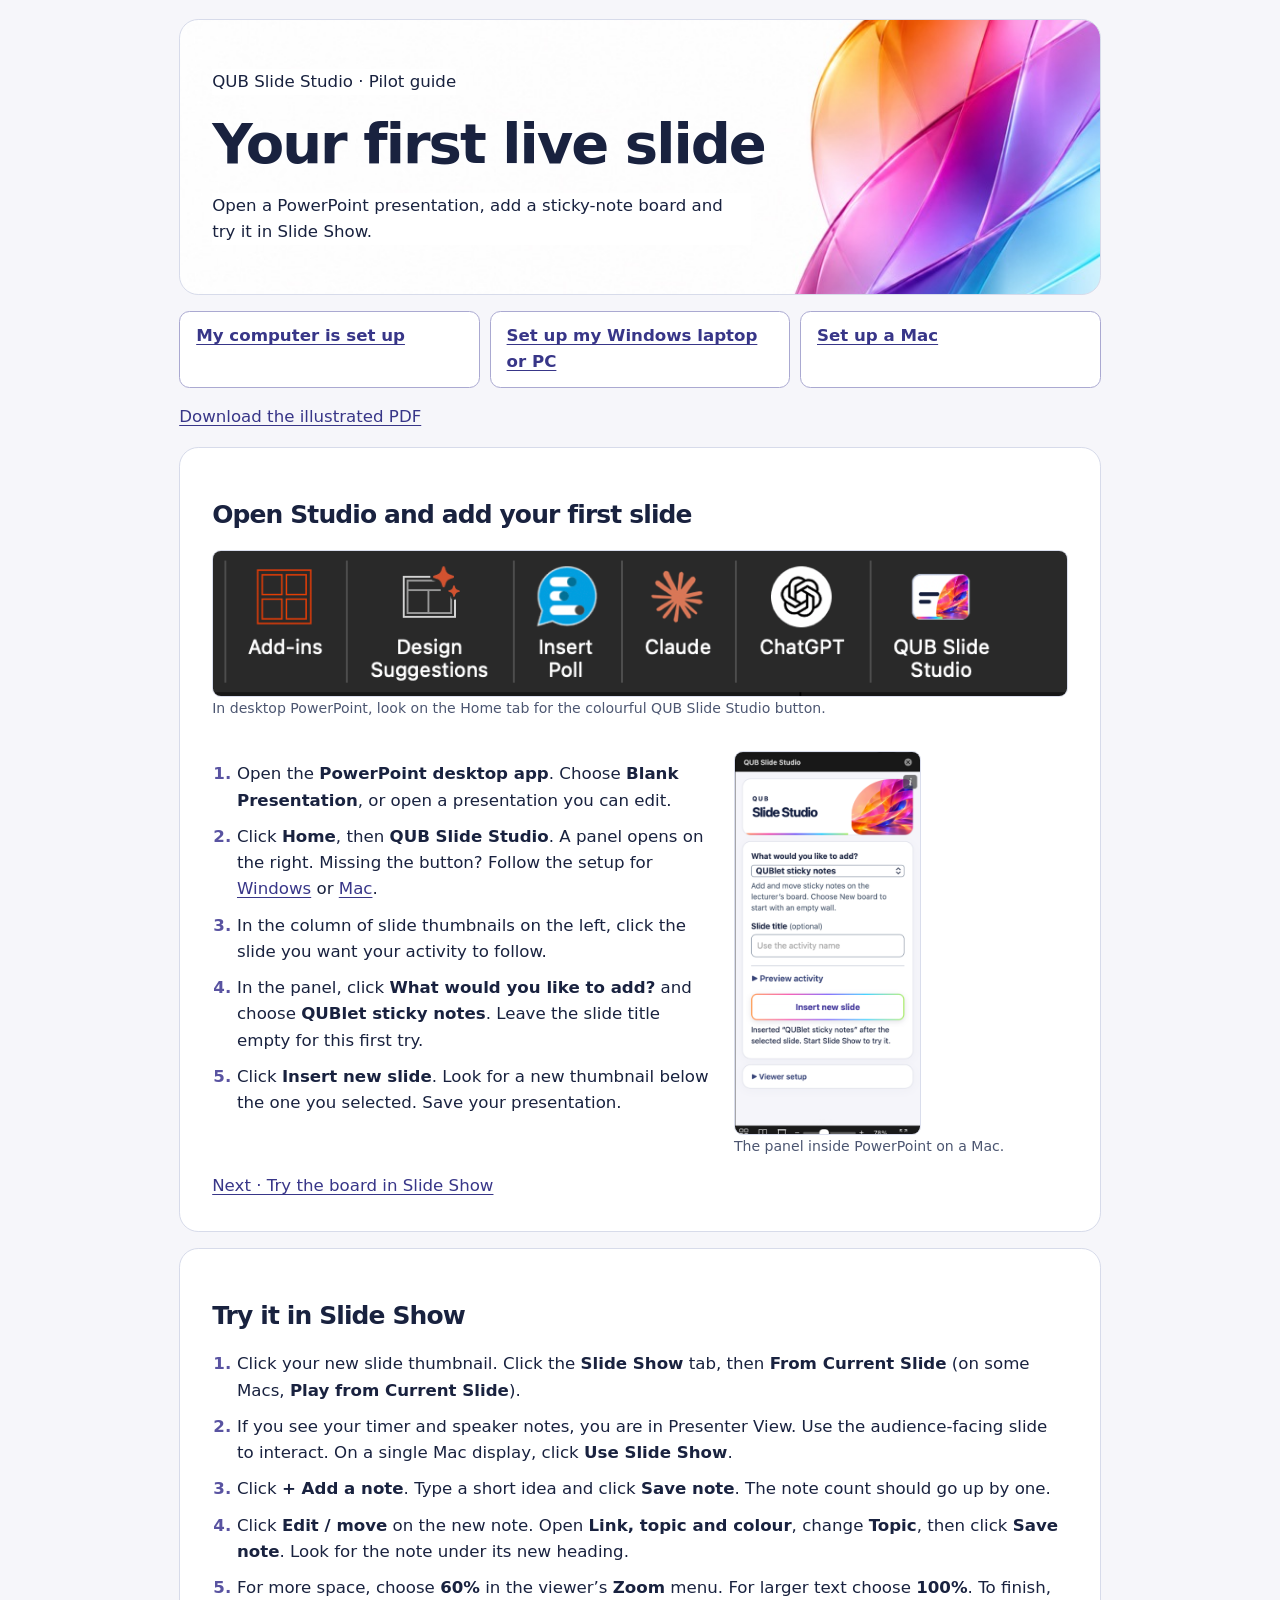
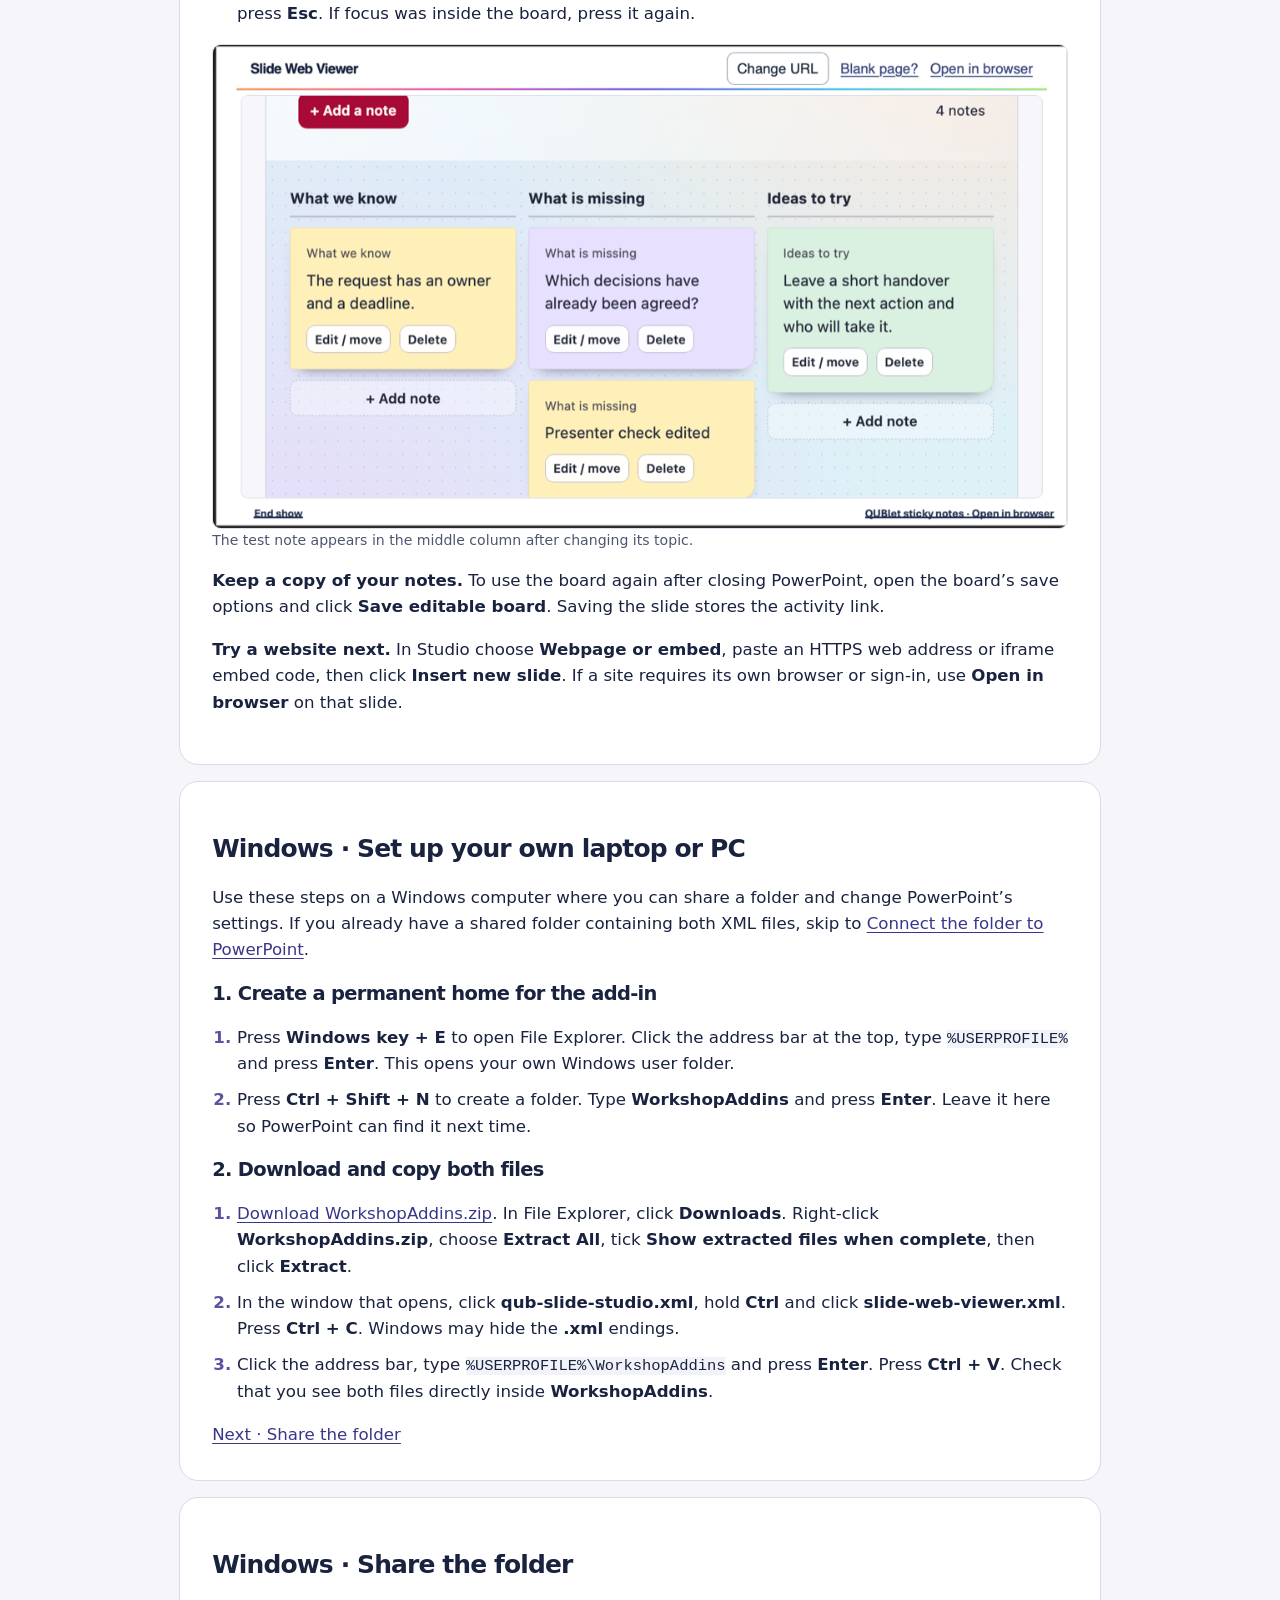
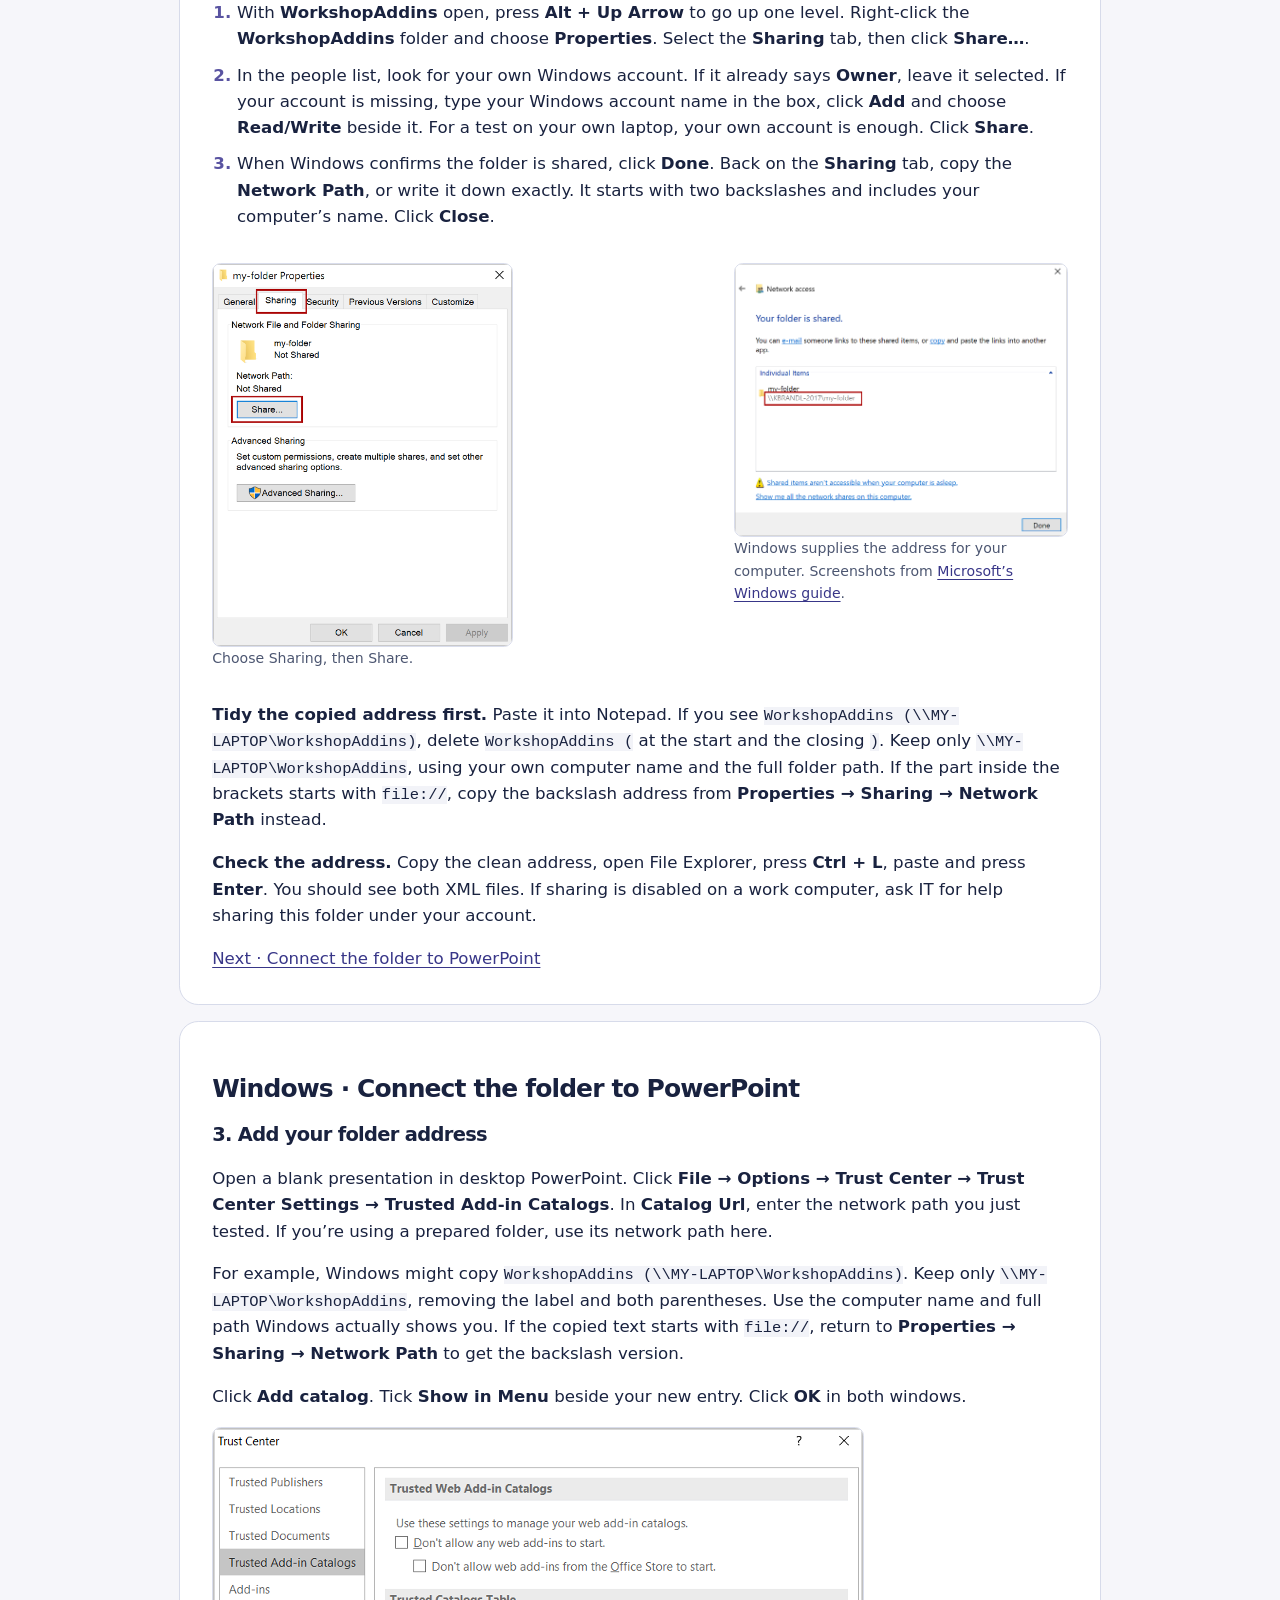
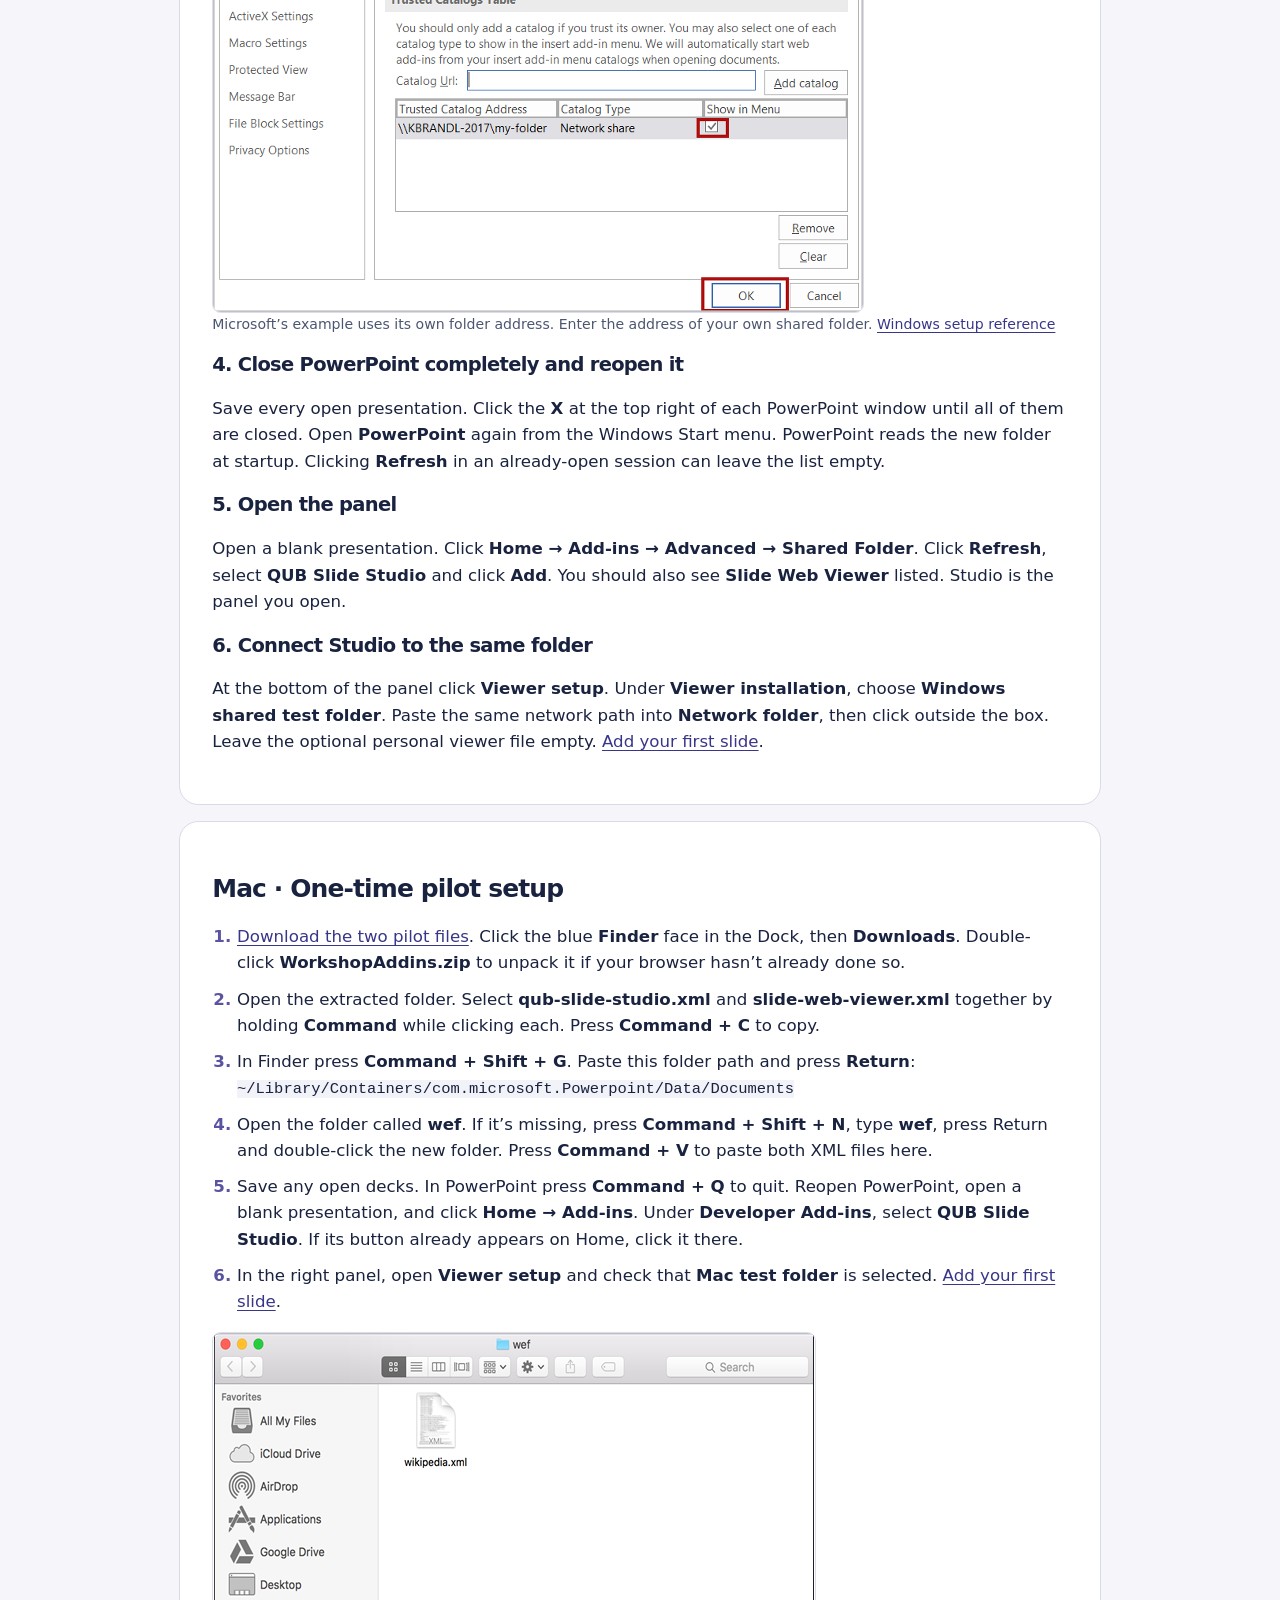
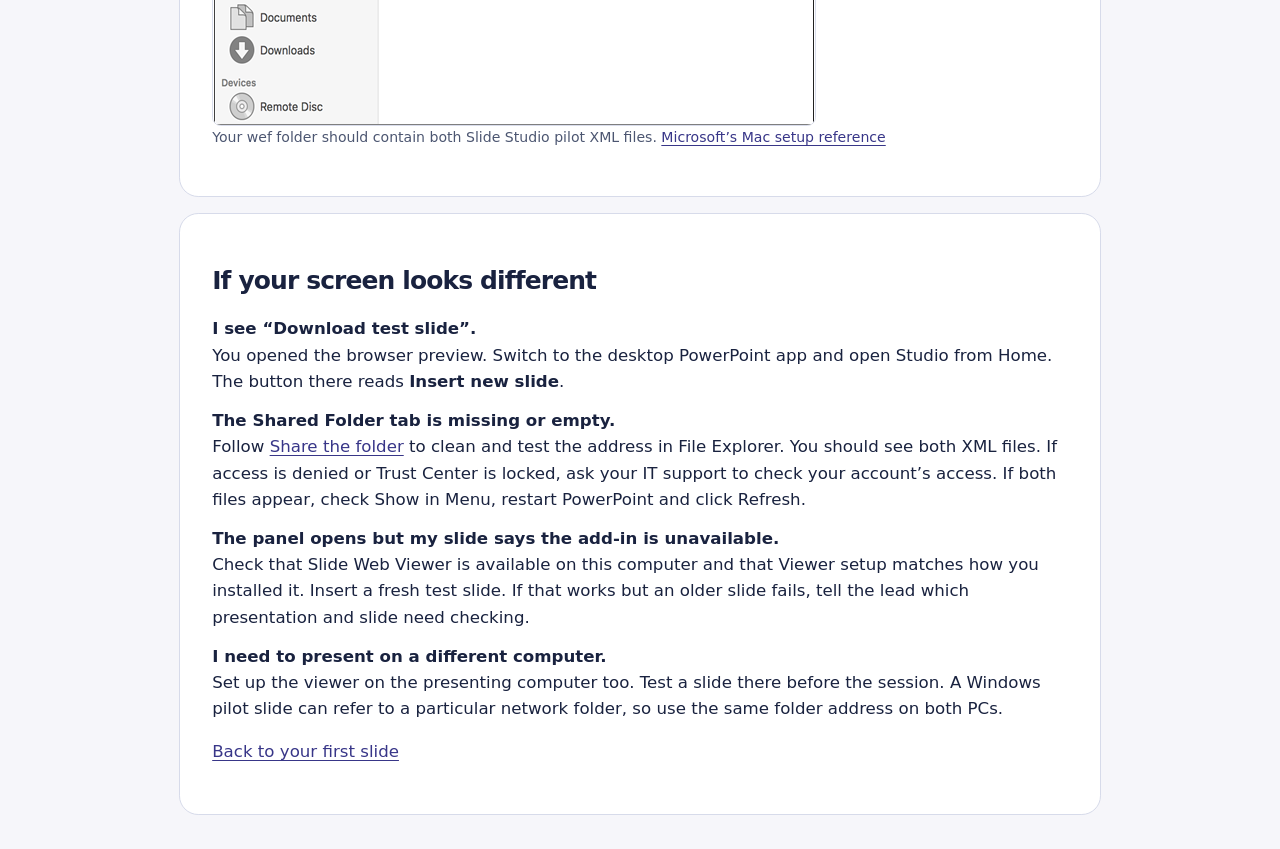
==== commit 777eadcd: "docs(pilot): clarify Windows share path and restart sequence" ====
--- a/pilot/index.html
+++ b/pilot/index.html
@@ -2,6 +2,7 @@
 <html lang="en-GB"><head><meta charset="utf-8"><meta name="viewport" content="width=device-width, initial-scale=1"><title>Install and use QUB Slide Studio · Pilot guide</title>
 <style>
 *{box-sizing:border-box}body{margin:auto;max-width:60rem;padding:1.2rem;background:#f6f6fa;color:#19223f;font:1.04rem/1.58 system-ui,sans-serif}header,section{background:white;border:1px solid #d7dbea;border-radius:1.2rem;padding:clamp(1rem,4vw,2rem);margin-bottom:1rem}header{background:white url(images/cover.jpg) right center/cover no-repeat}h1,h2,h3{line-height:1.15;letter-spacing:-.035em}h1{font-size:clamp(2rem,6vw,3.5rem);margin:.25em 0;max-width:65%}header p{max-width:63%;background:#ffffffed;width:fit-content}a{color:#383688;text-underline-offset:3px}nav{display:grid;grid-template-columns:repeat(auto-fit,minmax(12rem,1fr));gap:.6rem;margin:1rem 0}nav a,.cta{display:inline-block;border:1px solid #aaa9d1;border-radius:.65rem;background:white;padding:.7rem 1rem;font-weight:650}li{margin:.62rem 0}ol{padding-left:1.55rem}li::marker{font-weight:bold;color:#5953a1}figure{margin:1rem 0}img{display:block;max-width:100%;height:auto;border:1px solid #d9ddec;border-radius:.55rem}figcaption,small{font-size:.88rem;color:#4c5671}code{overflow-wrap:anywhere;font-size:.93em;background:#f2f3f8}dt{font-weight:bold;margin-top:.8rem}dd{margin:0}a:focus-visible{outline:3px solid #6633ba}section:target{outline:2px solid #8272cf}.pair{display:grid;grid-template-columns:3fr 2fr;gap:1.3rem}.pair img{max-height:24rem;object-fit:contain}@media(max-width:640px){.pair{display:block}}@media print{#windows img{max-height:48mm}header+h2{margin-top:0}header~section:first-of-type{break-before:auto}@page{size:A4;margin:12mm}body{padding:0;background:white;font-size:10.5pt}header,section{border:0;padding:.2rem;margin:0}section{break-before:page}header{min-height:10rem}nav,.screen{display:none}img{max-height:75mm;object-fit:contain}h2{font-size:21pt}figure{break-inside:avoid}}
+@media print{#windows-connect img{max-height:58mm}#windows-connect h3{margin:.65em 0 .35em}#windows-connect p{margin:.35em 0}}
 </style></head><body><header><p>QUB Slide Studio · Pilot guide</p><h1>Your first live slide</h1><p>Open a PowerPoint presentation, add a sticky-note board and try it in Slide Show.</p></header>
 <nav aria-label="Choose your starting point"><a href="#use">My computer is set up</a><a href="#windows">Set up my Windows laptop or PC</a><a href="#mac">Set up a Mac</a></nav><p class="screen"><a href="pilot-guide.pdf" download>Download the illustrated PDF</a></p>
 <section id="use"><h2>Open Studio and add your first slide</h2>
@@ -23,12 +24,14 @@
 <li>In the people list, look for your own Windows account. If it already says <strong>Owner</strong>, leave it selected. If your account is missing, type your Windows account name in the box, click <strong>Add</strong> and choose <strong>Read/Write</strong> beside it. For a test on your own laptop, your own account is enough. Click <strong>Share</strong>.</li>
 <li>When Windows confirms the folder is shared, click <strong>Done</strong>. Back on the <strong>Sharing</strong> tab, copy the <strong>Network Path</strong>, or write it down exactly. It starts with two backslashes and includes your computer’s name. Click <strong>Close</strong>.</li></ol>
 <div class="pair"><figure><img src="images/share-folder.png" alt="Windows folder Properties with the Sharing tab and Share button highlighted"><figcaption>Choose Sharing, then Share.</figcaption></figure><figure><img src="images/network-path.png" alt="Windows sharing confirmation showing the network path beneath the folder name"><figcaption>Windows supplies the address for your computer. Screenshots from <a href="https://learn.microsoft.com/en-us/office/dev/add-ins/testing/create-a-network-shared-folder-catalog-for-task-pane-and-content-add-ins">Microsoft’s Windows guide</a>.</figcaption></figure></div>
-<p><strong>Check the address.</strong> In File Explorer, paste the network path into the address bar and press Enter. You should see both XML files. If sharing is disabled on a work computer, ask IT for help sharing this folder under your account.</p><a href="#windows-connect">Next · Connect the folder to PowerPoint</a></section>
+<p><strong>Tidy the copied address first.</strong> Paste it into Notepad. If you see <code>WorkshopAddins (\\MY-LAPTOP\WorkshopAddins)</code>, delete <code>WorkshopAddins (</code> at the start and the closing <code>)</code>. Keep only <code>\\MY-LAPTOP\WorkshopAddins</code>, using your own computer name and the full folder path. If the part inside the brackets starts with <code>file://</code>, copy the backslash address from <strong>Properties → Sharing → Network Path</strong> instead.</p>
+<p><strong>Check the address.</strong> Copy the clean address, open File Explorer, press <strong>Ctrl + L</strong>, paste and press <strong>Enter</strong>. You should see both XML files. If sharing is disabled on a work computer, ask IT for help sharing this folder under your account.</p><a href="#windows-connect">Next · Connect the folder to PowerPoint</a></section>
 <section id="windows-connect"><h2>Windows · Connect the folder to PowerPoint</h2><h3>3. Add your folder address</h3>
 <p>Open a blank presentation in desktop PowerPoint. Click <strong>File → Options → Trust Center → Trust Center Settings → Trusted Add-in Catalogs</strong>. In <strong>Catalog Url</strong>, enter the network path you just tested. If you’re using a prepared folder, use its network path here.</p>
-<p>For example, Windows might copy <code>WorkshopAddins (\\MY-LAPTOP\WorkshopAddins)</code>. Keep only <code>\\MY-LAPTOP\WorkshopAddins</code>, removing the label and both parentheses. Use the computer name and full path Windows actually shows you. If the copied text starts with <code>file://</code>, return to <strong>Properties → Sharing → Network Path</strong> to get the backslash version.</p><p>Click <strong>Add catalog</strong>. Tick <strong>Show in Menu</strong> beside your new entry. Click <strong>OK</strong> in both windows. Save your work, close all PowerPoint windows and reopen PowerPoint.</p>
+<p>For example, Windows might copy <code>WorkshopAddins (\\MY-LAPTOP\WorkshopAddins)</code>. Keep only <code>\\MY-LAPTOP\WorkshopAddins</code>, removing the label and both parentheses. Use the computer name and full path Windows actually shows you. If the copied text starts with <code>file://</code>, return to <strong>Properties → Sharing → Network Path</strong> to get the backslash version.</p><p>Click <strong>Add catalog</strong>. Tick <strong>Show in Menu</strong> beside your new entry. Click <strong>OK</strong> in both windows.</p>
 <figure><img src="images/windows.png" alt="Microsoft Trust Center screenshot showing the catalog address field and Show in Menu checkbox"><figcaption>Microsoft’s example uses its own folder address. Enter the address of your own shared folder. <a href="https://learn.microsoft.com/en-us/office/dev/add-ins/testing/create-a-network-shared-folder-catalog-for-task-pane-and-content-add-ins">Windows setup reference</a></figcaption></figure>
-<h3>4. Open the panel</h3><p>Open a blank presentation. Click <strong>Home → Add-ins → Advanced → Shared Folder</strong>. Click <strong>Refresh</strong>, select <strong>QUB Slide Studio</strong> and click <strong>Add</strong>. You should also see <strong>Slide Web Viewer</strong> listed. Studio is the panel you open.</p>
-<h3>5. Connect Studio to the same folder</h3><p>At the bottom of the panel click <strong>Viewer setup</strong>. Under <strong>Viewer installation</strong>, choose <strong>Windows shared test folder</strong>. Paste the same network path into <strong>Network folder</strong>, then click outside the box. Leave the optional personal viewer file empty. <a href="#use">Add your first slide</a>.</p></section>
+<h3>4. Close PowerPoint completely and reopen it</h3><p>Save every open presentation. Click the <strong>X</strong> at the top right of each PowerPoint window until all of them are closed. Open <strong>PowerPoint</strong> again from the Windows Start menu. PowerPoint reads the new folder at startup. Clicking <strong>Refresh</strong> in an already-open session can leave the list empty.</p>
+<h3>5. Open the panel</h3><p>Open a blank presentation. Click <strong>Home → Add-ins → Advanced → Shared Folder</strong>. Click <strong>Refresh</strong>, select <strong>QUB Slide Studio</strong> and click <strong>Add</strong>. You should also see <strong>Slide Web Viewer</strong> listed. Studio is the panel you open.</p>
+<h3>6. Connect Studio to the same folder</h3><p>At the bottom of the panel click <strong>Viewer setup</strong>. Under <strong>Viewer installation</strong>, choose <strong>Windows shared test folder</strong>. Paste the same network path into <strong>Network folder</strong>, then click outside the box. Leave the optional personal viewer file empty. <a href="#use">Add your first slide</a>.</p></section>
 <section id="mac"><h2>Mac · One-time pilot setup</h2><ol><li><a href="https://pptechness.github.io/qub-slide-studio/WorkshopAddins.zip" download>Download the two pilot files</a>. Click the blue <strong>Finder</strong> face in the Dock, then <strong>Downloads</strong>. Double-click <strong>WorkshopAddins.zip</strong> to unpack it if your browser hasn’t already done so.</li><li>Open the extracted folder. Select <strong>qub-slide-studio.xml</strong> and <strong>slide-web-viewer.xml</strong> together by holding <strong>Command</strong> while clicking each. Press <strong>Command + C</strong> to copy.</li><li>In Finder press <strong>Command + Shift + G</strong>. Paste this folder path and press <strong>Return</strong>: <code>~/Library/Containers/com.microsoft.Powerpoint/Data/Documents</code></li><li>Open the folder called <strong>wef</strong>. If it’s missing, press <strong>Command + Shift + N</strong>, type <strong>wef</strong>, press Return and double-click the new folder. Press <strong>Command + V</strong> to paste both XML files here.</li><li>Save any open decks. In PowerPoint press <strong>Command + Q</strong> to quit. Reopen PowerPoint, open a blank presentation, and click <strong>Home → Add-ins</strong>. Under <strong>Developer Add-ins</strong>, select <strong>QUB Slide Studio</strong>. If its button already appears on Home, click it there.</li><li>In the right panel, open <strong>Viewer setup</strong> and check that <strong>Mac test folder</strong> is selected. <a href="#use">Add your first slide</a>.</li></ol><figure><img src="images/mac.png" alt="Microsoft Finder example showing the wef folder containing an XML manifest"><figcaption>Your wef folder should contain both Slide Studio pilot XML files. <a href="https://learn.microsoft.com/en-us/office/dev/add-ins/testing/sideload-an-office-add-in-on-mac">Microsoft’s Mac setup reference</a></figcaption></figure></section>
-<section><h2>If your screen looks different</h2><dl><dt>I see “Download test slide”.</dt><dd>You opened the browser preview. Switch to the desktop PowerPoint app and open Studio from Home. The button there reads <strong>Insert new slide</strong>.</dd><dt>The Shared Folder tab is missing or empty.</dt><dd>Paste the folder path into File Explorer’s address bar and press Enter. You should see both XML files. If access is denied or Trust Center is locked, ask your IT support to check your account’s access. If both files appear, check Show in Menu, restart PowerPoint and click Refresh.</dd><dt>The panel opens but my slide says the add-in is unavailable.</dt><dd>Check that Slide Web Viewer is available on this computer and that Viewer setup matches how you installed it. Insert a fresh test slide. If that works but an older slide fails, tell the lead which presentation and slide need checking.</dd><dt>I need to present on a different computer.</dt><dd>Set up the viewer on the presenting computer too. Test a slide there before the session. A Windows pilot slide can refer to a particular network folder, so use the same folder address on both PCs.</dd></dl><p><a href="#use">Back to your first slide</a></p></section></body></html>
+<section><h2>If your screen looks different</h2><dl><dt>I see “Download test slide”.</dt><dd>You opened the browser preview. Switch to the desktop PowerPoint app and open Studio from Home. The button there reads <strong>Insert new slide</strong>.</dd><dt>The Shared Folder tab is missing or empty.</dt><dd>Follow <a href="#windows-share">Share the folder</a> to clean and test the address in File Explorer. You should see both XML files. If access is denied or Trust Center is locked, ask your IT support to check your account’s access. If both files appear, check Show in Menu, restart PowerPoint and click Refresh.</dd><dt>The panel opens but my slide says the add-in is unavailable.</dt><dd>Check that Slide Web Viewer is available on this computer and that Viewer setup matches how you installed it. Insert a fresh test slide. If that works but an older slide fails, tell the lead which presentation and slide need checking.</dd><dt>I need to present on a different computer.</dt><dd>Set up the viewer on the presenting computer too. Test a slide there before the session. A Windows pilot slide can refer to a particular network folder, so use the same folder address on both PCs.</dd></dl><p><a href="#use">Back to your first slide</a></p></section></body></html>
